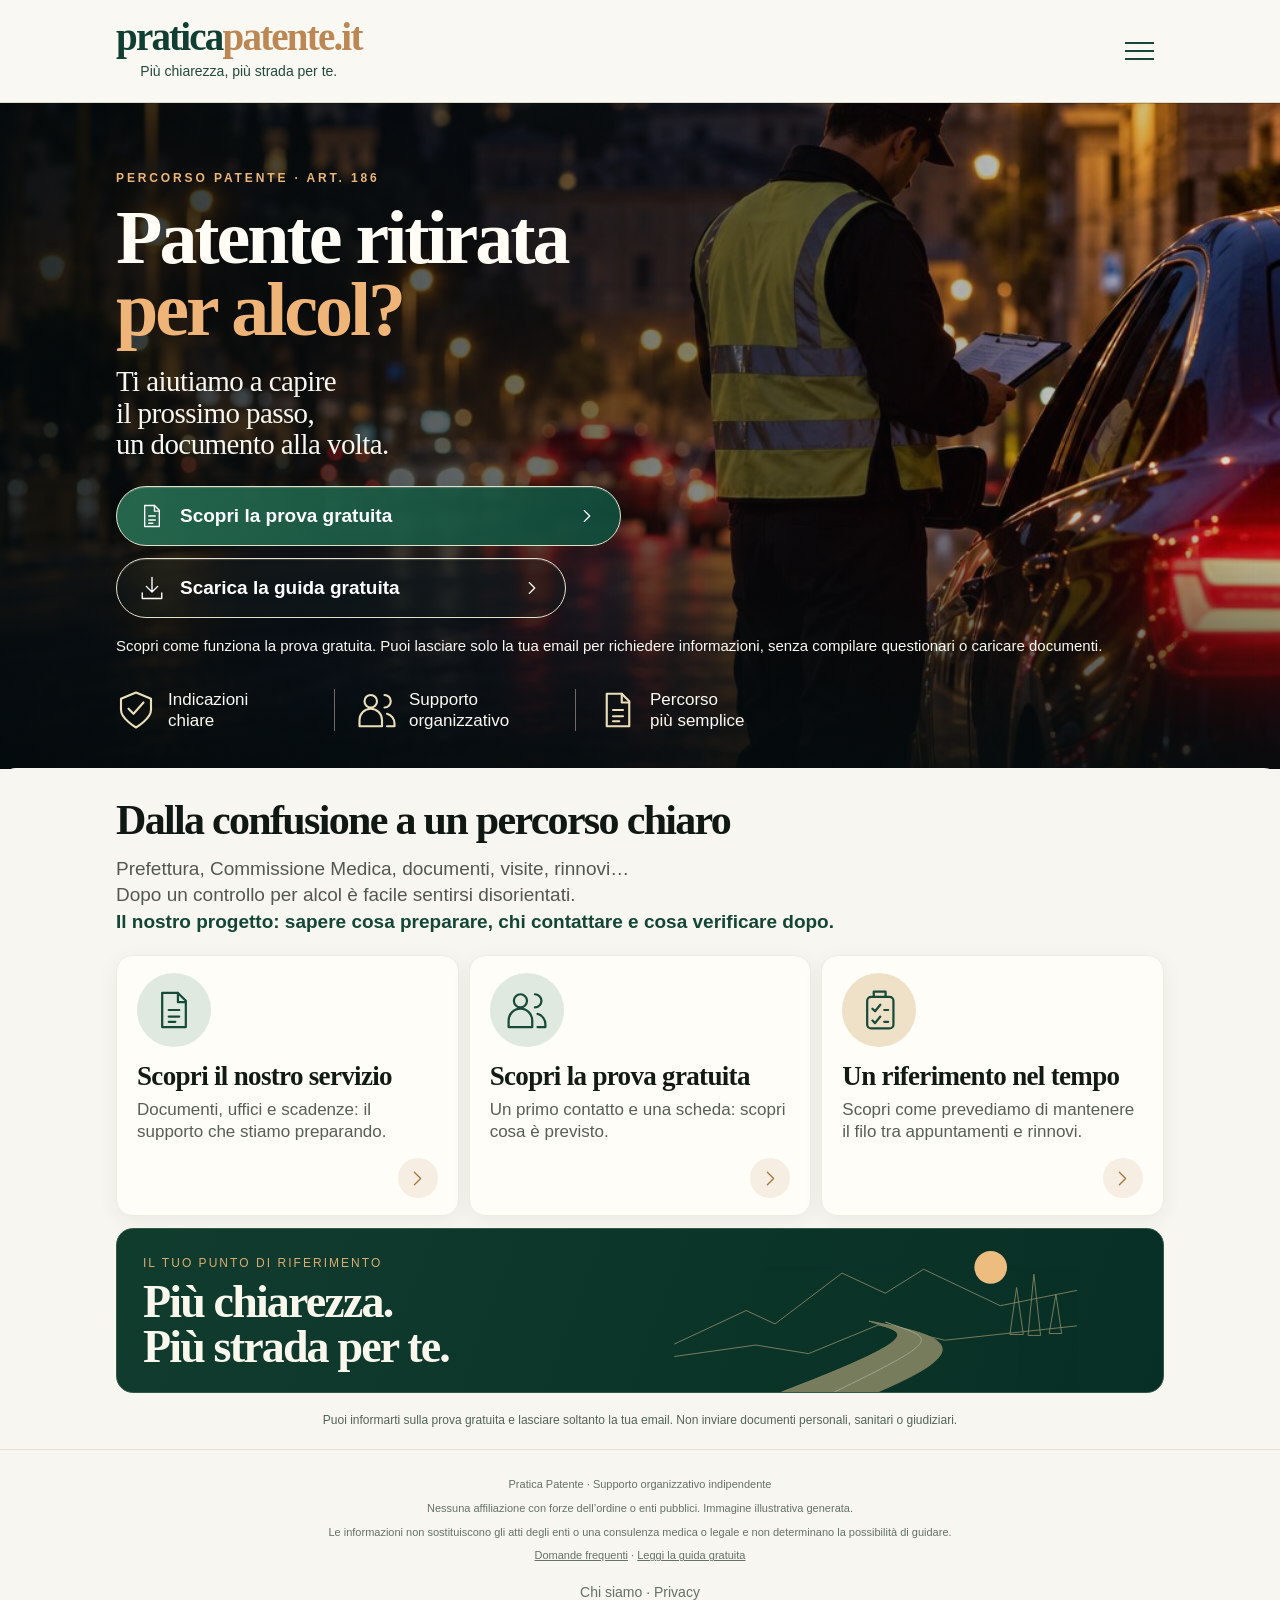
==== index.html @ 634bd4e2 "Importa copia pubblica Pratica Patente per test Render, noindex mantenuto" ====
<!doctype html><html lang="it"><head><meta charset="utf-8"><meta name="viewport" content="width=device-width,initial-scale=1"><meta name="robots" content="noindex,nofollow"><title>Patente ritirata per alcol: guida e orientamento | Pratica Patente</title><link rel="stylesheet" href="/style.css"><link rel="preload" as="image" href="/roadside.jpg"><meta name="description" content="Guida illustrata gratuita e prova gratuita: scopri come ricevere un primo orientamento organizzativo dopo il ritiro della patente per alcol, senza caricare documenti."><link rel="canonical" href="https://praticapatente.it/"><meta property="og:title" content="Patente ritirata per alcol: guida e orientamento | Pratica Patente"><meta property="og:description" content="Guida illustrata gratuita e prova gratuita: scopri come ricevere un primo orientamento organizzativo dopo il ritiro della patente per alcol, senza caricare documenti."><meta property="og:type" content="website"><meta property="og:locale" content="it_IT"><meta name="google-site-verification" content="XU9ufUbQG1TSB7Lq-_E37dgUUFOmxWi3abXZQVtCShA" /></head><body class="pp-home"><header class="pp-header"><div class="pp-head-inner"><a href="/" class="pp-logo" aria-label="Pratica Patente — Home"><strong>pratica<span>patente.it</span></strong><small>Più chiarezza, più strada per te.</small></a><details class="pp-menu"><summary aria-label="Apri menu"><span></span><span></span><span></span></summary><nav aria-label="Menu principale"><a href="/">Home</a><a href='/come-funziona'>Come funziona</a><a href='/guida'>Guida gratuita</a><a class='menu-trial' href='/prova-gratuita'>Scopri la prova gratuita →</a><a href="/chi-siamo">Chi siamo</a><a href="/privacy">Privacy</a></nav></details></div></header><main><section class="pp-hero"><div class="pp-hero-inner"><p class="pp-eyebrow">PERCORSO PATENTE · ART. 186</p><h1>Patente ritirata<br><em>per alcol?</em></h1><p class="pp-intro">Ti aiutiamo a capire<br>il prossimo passo,<br>un documento alla volta.</p><div class="pp-actions"><a class='home-btn primary' href='/prova-gratuita'><svg viewBox="0 0 32 32" fill="none" stroke="currentColor" stroke-width="1.7" stroke-linecap="round" stroke-linejoin="round" aria-hidden="true"><path d="M9 3h10l6 6v20H7V3z"/><path d="M19 3v7h6M12 16h8M12 21h8M12 25h5"/></svg><span>Scopri la prova gratuita</span><svg viewBox="0 0 32 32" fill="none" stroke="currentColor" stroke-width="1.7" stroke-linecap="round" stroke-linejoin="round" aria-hidden="true"><path d="m12 8 8 8-8 8"/></svg></a><a class='home-btn secondary' href='/guida'><svg viewBox="0 0 32 32" fill="none" stroke="currentColor" stroke-width="1.7" stroke-linecap="round" stroke-linejoin="round" aria-hidden="true"><path d="M16 3v18m-7-7 7 7 7-7M4 22v7h24v-7"/></svg><span>Scarica la guida gratuita</span><svg viewBox="0 0 32 32" fill="none" stroke="currentColor" stroke-width="1.7" stroke-linecap="round" stroke-linejoin="round" aria-hidden="true"><path d="m12 8 8 8-8 8"/></svg></a></div><p class="pp-trial-note">Scopri come funziona la prova gratuita. Puoi lasciare solo la tua email per richiedere informazioni, senza compilare questionari o caricare documenti.</p><div class="pp-benefits"><div><svg viewBox="0 0 32 32" fill="none" stroke="currentColor" stroke-width="1.7" stroke-linecap="round" stroke-linejoin="round" aria-hidden="true"><path d="m16 2 12 5v9c0 7-12 14-12 14S4 23 4 16V7z"/><path d="m10 15 4 4 8-9"/></svg><span>Indicazioni<br>chiare</span></div><div><svg viewBox="0 0 32 32" fill="none" stroke="currentColor" stroke-width="1.7" stroke-linecap="round" stroke-linejoin="round" aria-hidden="true"><circle cx="11" cy="9" r="5"/><path d="M2 29v-5a9 9 0 0 1 18 0v5zM22 4a5 5 0 0 1 0 10m2 5a8 8 0 0 1 6 8v2h-6"/></svg><span>Supporto<br>organizzativo</span></div><div><svg viewBox="0 0 32 32" fill="none" stroke="currentColor" stroke-width="1.7" stroke-linecap="round" stroke-linejoin="round" aria-hidden="true"><path d="M9 3h10l6 6v20H7V3z"/><path d="M19 3v7h6M12 16h8M12 21h8M12 25h5"/></svg><span>Percorso<br>più semplice</span></div></div></div></section><section class="pp-path"><div class="pp-content"><h2>Dalla confusione a un percorso chiaro</h2><p class="pp-explain">Prefettura, Commissione Medica, documenti, visite, rinnovi…<br>Dopo un controllo per alcol è facile sentirsi disorientati.<br><strong>Il nostro progetto: sapere cosa preparare, chi contattare e cosa verificare dopo.</strong></p><div class="pp-cards"><a class="pp-card" href="/come-funziona"><span class="pp-card-icon"><svg viewBox="0 0 32 32" fill="none" stroke="currentColor" stroke-width="1.7" stroke-linecap="round" stroke-linejoin="round" aria-hidden="true"><path d="M9 3h10l6 6v20H7V3z"/><path d="M19 3v7h6M12 16h8M12 21h8M12 25h5"/></svg></span><span><h3>Scopri il nostro servizio</h3><p>Documenti, uffici e scadenze: il supporto che stiamo preparando.</p></span><span class="pp-card-arrow"><svg viewBox="0 0 32 32" fill="none" stroke="currentColor" stroke-width="1.7" stroke-linecap="round" stroke-linejoin="round" aria-hidden="true"><path d="m12 8 8 8-8 8"/></svg></span></a><a class='pp-card' href='/prova-gratuita'><span class="pp-card-icon"><svg viewBox="0 0 32 32" fill="none" stroke="currentColor" stroke-width="1.7" stroke-linecap="round" stroke-linejoin="round" aria-hidden="true"><circle cx="11" cy="9" r="5"/><path d="M2 29v-5a9 9 0 0 1 18 0v5zM22 4a5 5 0 0 1 0 10m2 5a8 8 0 0 1 6 8v2h-6"/></svg></span><span><h3>Scopri la prova gratuita</h3><p>Un primo contatto e una scheda: scopri cosa è previsto.</p></span><span class="pp-card-arrow"><svg viewBox="0 0 32 32" fill="none" stroke="currentColor" stroke-width="1.7" stroke-linecap="round" stroke-linejoin="round" aria-hidden="true"><path d="m12 8 8 8-8 8"/></svg></span></a><a class='pp-card' href='/come-funziona'><span class="pp-card-icon"><svg viewBox="0 0 32 32" fill="none" stroke="currentColor" stroke-width="1.7" stroke-linecap="round" stroke-linejoin="round" aria-hidden="true"><rect x="7" y="6" width="20" height="24" rx="3"/><path d="M12 6V2h9v4M11 15l2 2 4-5M11 24l2 2 4-5M20 16h3m-3 9h3"/></svg></span><span><h3>Un riferimento nel tempo</h3><p>Scopri come prevediamo di mantenere il filo tra appuntamenti e rinnovi.</p></span><span class="pp-card-arrow"><svg viewBox="0 0 32 32" fill="none" stroke="currentColor" stroke-width="1.7" stroke-linecap="round" stroke-linejoin="round" aria-hidden="true"><path d="m12 8 8 8-8 8"/></svg></span></a></div><div class="pp-final"><div><p>IL TUO PUNTO DI RIFERIMENTO</p><h2>Più chiarezza.<br>Più strada per te.</h2></div><svg class="road-art" viewBox="0 0 420 170" fill="none" aria-hidden="true"><circle cx="330" cy="40" r="17" fill="#edbd7f"/><g stroke="#c8b382" opacity=".6"><path d="M0 120 75 85 105 99 175 46 220 67 260 42 340 80 420 64M0 133 85 121 140 130 213 100 282 116 420 101"/><path d="M112 170c170-65 120-62 91-74 80 15 118 28 9 74" fill="#c0ae81"/><path d="M167 170c119-58 103-55 53-73" stroke="#fff4cf"/><path d="m350 110 7-49 7 49zm19 1 6-64 7 64zm22-2 7-41 6 41z"/></g></svg></div><p class="pp-status">Puoi informarti sulla prova gratuita e lasciare soltanto la tua email. Non inviare documenti personali, sanitari o giudiziari.</p></div></section></main><footer class="pp-footer"><p>Pratica Patente · Supporto organizzativo indipendente</p><p>Nessuna affiliazione con forze dell’ordine o enti pubblici. Immagine illustrativa generata.</p><p>Le informazioni non sostituiscono gli atti degli enti o una consulenza medica o legale e non determinano la possibilità di guidare.</p><a href='/faq'>Domande frequenti</a> · <a href='/guida'>Leggi la guida gratuita</a><div class="wrap trust-links"><a href="/chi-siamo">Chi siamo</a> · <a href="/privacy">Privacy</a></div></footer></body></html>
---- style.css ----
:root{--g:#173d34;--deep:#0e2b25;--cream:#f7f2e9;--paper:#fffdf8;--bronze:#a7794f;--muted:#607369;--line:#e4ded3}
*{box-sizing:border-box}body{margin:0;background:var(--paper);font:15px/1.7 Inter,-apple-system,BlinkMacSystemFont,"Segoe UI",sans-serif;color:#22362d}a{text-decoration:none;color:inherit}button,select{font:inherit}button{cursor:pointer}h1,h2,h3,.serif{font-family:Georgia,"Times New Roman",serif;font-weight:500;color:var(--g);line-height:1.12;letter-spacing:-.035em}h1{font-size:clamp(44px,5.5vw,79px)}h2{font-size:clamp(34px,4vw,54px)}h3{font-size:26px}h1 em,h2 em{color:var(--bronze);font-weight:400}a:focus-visible,button:focus-visible,input:focus-visible,select:focus-visible{outline:3px solid #bf884f;outline-offset:3px}.wrap{width:min(1190px,calc(100% - 54px));margin:auto}.top{background:var(--deep);color:#f0f5ed;text-align:center;padding:7px 12px;font-size:10px;font-weight:800;letter-spacing:.13em}.head{position:sticky;top:0;z-index:20;background:rgba(255,253,248,.97);border-bottom:1px solid var(--line);backdrop-filter:blur(10px)}.head-row{display:flex;align-items:center;justify-content:space-between;gap:15px;min-height:77px}.brand{display:flex;align-items:center;gap:11px}.brand-icon{height:42px;width:42px;border:1px solid var(--g);border-radius:50%;display:grid;place-items:center;font:26px Georgia,serif}.brand strong{display:block;font:25px Georgia,serif;color:var(--g);line-height:1}.brand small{font-size:8px;letter-spacing:.17em;color:var(--muted);font-weight:800}.desktop-nav{display:flex;align-items:center;gap:20px}.desktop-nav a{font-size:12px;font-weight:750}.desktop-nav a:hover,.mobile-nav a:hover{color:#a06d42}.mobile-nav{display:none}.btn{display:inline-flex;align-items:center;justify-content:center;gap:9px;min-height:48px;padding:13px 23px;border-radius:99px;border:0;background:var(--g);color:white;font-size:13px;font-weight:800;cursor:pointer}.btn:hover{background:#2a574a}.btn.outline{background:transparent;color:var(--g);border:1px solid #9cae9b}.btn.cream{background:var(--cream);color:var(--g)}.btn:disabled{opacity:.4;cursor:not-allowed}.micro{font-size:12px;color:var(--muted)}.kicker{display:block;color:var(--bronze);letter-spacing:.17em;font-size:10px;font-weight:900;text-transform:uppercase}.lead{color:#57695d;line-height:1.85;font-size:18px;max-width:640px}.hero{background:var(--cream);border-bottom:1px solid var(--line)}.hero-inner{display:grid;grid-template-columns:1.08fr .92fr;gap:7%;min-height:610px;align-items:center;padding-top:65px;padding-bottom:65px}.hero h1{margin:21px 0}.actions{display:flex;align-items:center;flex-wrap:wrap;gap:13px}.hero .actions{margin:25px 0}.hero-visual{background:radial-gradient(ellipse at center,#dee8da,transparent 70%);position:relative;min-height:480px;display:grid;place-items:center}.mock{background:white;border:1px solid #e2dacd;border-radius:21px;box-shadow:0 30px 70px #153a2f27;padding:34px;transform:rotate(-2deg);width:min(410px,92%)}.mock-top{display:flex;justify-content:space-between;font-weight:900;font-size:10px;color:#587163;letter-spacing:.08em}.mock .chip{background:#e8f1e4;border-radius:22px;padding:5px 9px;font-size:9px}.mock h3{font-size:31px;margin:28px 0 7px}.mock p{color:var(--muted);font-size:13px}.mock-item{margin-top:11px;background:#f5f2ec;padding:15px;border-radius:11px;font-size:13px;font-weight:750}.mock-item:nth-of-type(2){background:#e7efe5}.mock-item:nth-of-type(3){background:#f6ece2}.mock-item b{display:inline-grid;place-items:center;background:var(--g);color:white;height:25px;width:25px;border-radius:50%;margin-right:10px}.float{position:absolute;background:white;box-shadow:0 15px 30px #102a2725;border-radius:13px;padding:13px 18px;font-size:12px;font-weight:850}.float small{display:block;color:var(--muted);font-weight:400}.float.a{right:0;top:20px}.float.b{left:0;bottom:15px}.benefits{border-bottom:1px solid var(--line)}.benefit-inner{display:grid;grid-template-columns:repeat(3,1fr)}.benefit-inner div{padding:23px;text-align:center;font-weight:800;font-size:13px;border-right:1px solid var(--line)}.benefit-inner div:last-child{border:0}.section{padding:86px 0}.section-head{display:flex;justify-content:space-between;align-items:end;gap:35px;margin-bottom:35px}.section-head p{max-width:390px;color:var(--muted);font-size:14px}.section-head h2{margin:12px 0}.cards{display:grid;grid-template-columns:repeat(3,1fr);gap:17px}.card{background:white;border:1px solid var(--line);border-radius:16px;padding:31px}.card .num{font:28px Georgia,serif;color:var(--bronze)}.card h3{margin:20px 0 8px}.card p{font-size:14px;color:var(--muted)}.dark{background:var(--deep);color:white}.dark h2,.dark h3{color:white}.dark p{color:#c8d9ce}.split{display:grid;grid-template-columns:1fr 1fr;gap:8%;align-items:center}.split h2{margin:14px 0}.dark .step{border-bottom:1px solid #ffffff33;padding:16px 0}.step b{font:28px Georgia,serif;color:#c09a74;margin-right:18px}.banner{background:#e6eee2;padding:45px 0}.banner-inner{display:flex;justify-content:space-between;align-items:center;gap:35px}.banner h2{font-size:clamp(30px,3vw,42px);margin:9px 0}.banner p{font-size:13px;color:var(--muted)}.footer{background:#0c2923;color:#dce8df;padding:38px 0}.foot-inner{display:flex;justify-content:space-between;gap:28px}.footer h3{color:white;margin:0}.footer p{color:#a6c0b2;font-size:11px;max-width:670px}.footer a{font-size:12px;font-weight:750}.subhero{background:var(--cream);padding:62px 0;border-bottom:1px solid var(--line)}.subhero h1{font-size:clamp(43px,5vw,65px);margin:15px 0}.breadcrumb{font-size:11px;color:var(--muted);margin-bottom:29px}.breadcrumb a{font-weight:800}.grid2{display:grid;grid-template-columns:repeat(2,1fr);gap:16px}.box{padding:29px;background:white;border:1px solid var(--line);border-radius:15px}.box h3{margin:12px 0}.box p{font-size:13px;color:var(--muted)}.notice{border-left:3px solid var(--bronze);background:#f4eee5;padding:21px;margin-top:30px;font-size:13px}.download{padding:28px;border:1px solid #d4e1d1;background:#e6efe3;border-radius:15px;display:flex;align-items:center;justify-content:space-between;gap:20px;margin-bottom:29px}.download h3{margin:8px 0}.download p{color:var(--muted);font-size:13px}.sources a{display:block;border:1px solid var(--line);padding:22px;background:white;border-radius:13px}.sources a strong{display:block;font-size:17px;color:var(--g);margin:8px 0}.sources a small{font-size:12px;color:var(--muted)}.faq details{background:white;border:1px solid var(--line);padding:0 23px;border-radius:12px;margin-bottom:12px}.faq summary{cursor:pointer;padding:21px 0;font-weight:800}.faq details p{font-size:13px;color:var(--muted);margin:0 0 21px}.quiz-layout{display:grid;grid-template-columns:.65fr 1.35fr;gap:45px;align-items:start}.quiz-aside{padding:27px;background:#e8eee5;border:1px solid #cddbcf;border-radius:17px}.quiz-aside p,.quiz-aside li{font-size:12px;color:#53705d}.quiz-aside ul{padding-left:20px;line-height:2}.quiz-panel{padding:33px;background:white;box-shadow:0 24px 65px #173e3420;border:1px solid var(--line);border-radius:19px;min-height:430px}.quiz-panel h2{font-size:clamp(29px,3vw,40px);margin:22px 0 12px}.progress-caption{display:flex;justify-content:space-between;font-size:10px;font-weight:900;letter-spacing:.1em;color:#7b7b68}.track{height:6px;margin:12px 0 33px;background:#e5eadf;border-radius:9px;overflow:hidden}.fill{background:var(--bronze);height:100%;transition:.25s}.choices{display:grid;gap:10px;margin:25px 0}.choice{display:flex;gap:14px;align-items:center;border:1px solid #dbe0d6;padding:16px;border-radius:11px;background:#fffdf9;cursor:pointer;min-height:58px;font-size:14px;font-weight:700}.choice:has(input:checked){background:#e7f0e4;border-color:#37795d}.choice input{accent-color:var(--g);height:18px;width:18px}.selector{display:block;width:100%;padding:16px;margin:25px 0;border:1px solid #b7c8b9;border-radius:12px;background:white;color:var(--g)}.quiz-controls{display:flex;align-items:center;justify-content:space-between;margin-top:27px;gap:10px}.plain-button{border:0;background:transparent;color:var(--g);font-size:13px;font-weight:850}.result{padding:24px;border-radius:13px;border:1px solid #d8dfd1;background:#f3f5ef;margin:24px 0}.result p,.result li{font-size:13px;line-height:1.9;color:#476051}.result h3{margin:0 0 12px}ul{padding-left:21px}
@media(max-width:1000px){.desktop-nav{display:none}.mobile-nav{display:flex;overflow-x:auto;gap:8px;padding:10px 20px;background:#f4f1e9;border-top:1px solid var(--line)}.mobile-nav a{white-space:nowrap;font-size:12px;padding:7px 12px;background:#fff;border:1px solid var(--line);border-radius:99px}}
@media(max-width:800px){.hero-inner,.split,.quiz-layout{grid-template-columns:1fr}.hero-visual{max-width:520px;width:100%;margin:auto}.cards{grid-template-columns:1fr}.grid2{grid-template-columns:1fr}.section-head{display:block}.banner-inner,.download,.foot-inner{flex-direction:column;align-items:start}.section{padding:65px 0}}
@media(max-width:550px){.wrap{width:calc(100% - 36px)}.head-row{min-height:68px}.brand-icon{height:37px;width:37px;font-size:23px}.brand strong{font-size:20px}.brand small{font-size:7px}.head-row>.btn{padding:10px 12px;min-height:39px;font-size:10px}.top{font-size:8px}.hero-inner{padding:46px 0}.hero h1{font-size:48px}.lead{font-size:15px}.hero .actions .btn,.download .btn{width:100%}.hero-visual{min-height:398px}.mock{padding:24px;width:92%}.mock h3{font-size:25px}.float{font-size:10px;padding:10px;max-width:145px}.float.a{top:7px}.float.b{bottom:5px}.benefit-inner{grid-template-columns:1fr}.benefit-inner div{border-right:0;border-bottom:1px solid var(--line);padding:14px}.quiz-panel{padding:22px 18px}.quiz-aside{padding:22px}.subhero{padding:40px 0}.subhero h1{font-size:43px}}
@media print{.head,.top,.footer,.quiz-controls,.btn,.quiz-aside{display:none!important}.quiz-layout{display:block}.quiz-panel{border:0;box-shadow:none}}

/* P186 — reference visual redesign */
.pp-header{background:#faf8f2;position:relative;z-index:30;border-bottom:1px solid #ddd9cd}
.pp-head-inner{max-width:1100px;margin:auto;padding:18px 26px;display:flex;align-items:center;justify-content:space-between;gap:12px}
.pp-logo strong{display:block;font:bold 39px/.95 Georgia,serif;letter-spacing:-1.8px;color:#103e32}.pp-logo strong span{color:#bc8752}.pp-logo small{display:block;font-size:14px;color:#214a3d;text-align:center;margin-top:5px}
.pp-menu{position:relative}.pp-menu summary{width:44px;height:44px;padding:10px 5px;display:flex;flex-direction:column;justify-content:space-around;cursor:pointer;list-style:none}.pp-menu summary::-webkit-details-marker{display:none}.pp-menu summary span{height:2px;background:#174539;width:29px}.pp-menu nav{position:absolute;right:0;top:54px;background:#faf8f2;min-width:245px;padding:10px;border:1px solid #e1d9ca;box-shadow:0 14px 35px #0003;border-radius:12px}.pp-menu nav a{display:block;padding:13px 14px;border-radius:7px;font-size:15px}.pp-menu nav a:hover{background:#e8eee5}
.pp-home{background:#f7f5ef;color:#16251e}.pp-hero{background-image:linear-gradient(90deg,rgba(3,10,12,.87) 0%,rgba(4,11,14,.55) 48%,rgba(4,11,14,.08) 100%),linear-gradient(0deg,rgba(5,12,13,.9),transparent 40%),url('/roadside.jpg');background-size:cover;background-position:center 52%;color:#faf9f2}
.pp-hero-inner{max-width:1100px;margin:auto;padding:52px 26px 30px}.pp-eyebrow{font-size:12px;font-weight:750;letter-spacing:.24em;color:#ecb579;margin:0 0 13px}.pp-hero h1{font:bold clamp(46px,6.2vw,76px)/.95 Georgia,serif;color:#fffdf5;letter-spacing:-.04em;margin:0 0 20px}.pp-hero h1 em{font-style:normal;font-weight:inherit;color:#efb477}.pp-intro{font:29px/1.1 Georgia,serif;letter-spacing:-.02em;margin:0 0 25px;color:#f7f6f0}.pp-actions{display:grid;gap:12px;max-width:505px}.home-btn{display:flex;align-items:center;gap:15px;min-height:60px;padding:12px 22px;border-radius:99px;border:1px solid #e3e0c9;color:white;font-size:19px;font-weight:600;line-height:1.25;box-shadow:inset 0 1px 1px #ffffff35,0 4px 15px #0002}.home-btn svg{width:26px;height:26px;flex:none}.home-btn svg:last-child{margin-left:auto;width:22px}.home-btn.primary{background:linear-gradient(110deg,#266c51ef,#104b3aef)}.home-btn.secondary{background:#111a1970;max-width:450px}.home-btn:hover{filter:brightness(1.14)}.pp-benefits{display:flex;max-width:680px;gap:20px;margin-top:30px}.pp-benefits>div{display:flex;align-items:center;gap:12px;flex:1;line-height:1.25;font-size:17px}.pp-benefits>div+div{border-left:1px solid #c7baa68a;padding-left:22px}.pp-benefits svg{width:40px;height:40px;flex:none;color:#ebdfb9}
.pp-path{position:relative;border-radius:16px 16px 0 0;background:#f8f6f0;margin-top:-1px}.pp-content{max-width:1100px;margin:auto;padding:30px 26px 12px}.pp-path h2{font:bold 38px/1.08 Georgia,serif;letter-spacing:-.04em;color:#101814;margin:0 0 12px}.pp-explain{font-size:19px;line-height:1.4;color:#525850;margin:0 0 20px}.pp-explain strong{color:#134636}.pp-cards{display:grid;gap:10px}.pp-card{display:grid;grid-template-columns:78px 1fr 42px;align-items:center;gap:20px;background:#fffdf8;border:1px solid #eeebe2;border-radius:16px;padding:17px 20px;box-shadow:0 5px 20px #132d2410}.pp-card-icon{height:74px;width:74px;border-radius:50%;background:#e0e9df;display:grid;place-items:center;color:#164a39}.pp-card-icon svg{width:42px;height:42px}.pp-card:last-child .pp-card-icon{background:#efe1c7}.pp-card h3{font:bold 27px/1.1 Georgia,serif;color:#111b14;margin:0 0 7px;letter-spacing:-.025em}.pp-card p{font-size:17px;line-height:1.3;color:#565e56;margin:0}.pp-card-arrow{height:40px;width:40px;display:grid;place-items:center;border-radius:50%;background:#f6eee2;color:#ad7641}.pp-card-arrow svg{width:25px;height:25px}.pp-card:hover{border-color:#b4cabb;transform:translateY(-1px)}
.pp-final{position:relative;overflow:hidden;display:flex;align-items:center;background:linear-gradient(110deg,#103c2e,#082f25);border:1px solid #365849;border-radius:17px;padding:22px 26px;margin-top:12px;min-height:165px}.pp-final>div{position:relative;z-index:1}.pp-final p{color:#dbab72;letter-spacing:.17em;font-size:12px;margin:0 0 6px}.pp-final h2{color:#faf8ed;font-size:40px;line-height:.98;margin:0}.road-art{position:absolute;right:0;bottom:0;width:55%;height:100%}.pp-status{font-size:12px;line-height:1.5;color:#526356;text-align:center;margin:18px auto 8px;max-width:650px}.pp-footer{padding:20px 26px;background:#f8f6f0;border-top:1px solid #e4dfd2;text-align:center;color:#647166;font-size:11px}.pp-footer p{max-width:700px;margin:5px auto}.pp-footer a{text-decoration:underline}
@media(min-width:800px){.pp-cards{grid-template-columns:repeat(3,1fr)}.pp-card{grid-template-columns:1fr;align-content:start;gap:15px}.pp-card-arrow{justify-self:end}.pp-hero{background-size:cover,cover,100% auto;background-position:center,center,right 48%}.pp-hero-inner{padding-top:65px;padding-bottom:38px}.pp-path h2{font-size:42px}.pp-final h2{font-size:46px}}
@media(max-width:550px){.pp-head-inner{padding:15px 18px}.pp-logo strong{font-size:30px;letter-spacing:-1.5px}.pp-logo small{font-size:11px;margin-top:4px}.pp-menu summary{width:34px;height:38px}.pp-hero-inner{padding:25px 20px 22px}.pp-hero{background-position:61% center}.pp-eyebrow{font-size:9px;margin-bottom:12px;letter-spacing:.23em}.pp-hero h1{font-size:clamp(39px,11vw,58px);margin-bottom:16px}.pp-intro{font-size:clamp(21px,5.4vw,29px);margin-bottom:18px}.home-btn{font-size:15px;gap:10px;min-height:49px;padding:10px 15px}.home-btn svg{width:23px;height:23px}.home-btn svg:last-child{width:18px}.home-btn.secondary{max-width:92%}.pp-actions{gap:10px}.pp-benefits{gap:10px;margin-top:23px}.pp-benefits>div{font-size:11px;gap:7px}.pp-benefits>div+div{padding-left:10px}.pp-benefits svg{width:28px;height:28px}.pp-content{padding:23px 15px 10px}.pp-path h2{font-size:clamp(25px,6.4vw,34px);margin-bottom:10px}.pp-explain{font-size:14px;margin-bottom:15px}.pp-card{grid-template-columns:50px 1fr 29px;gap:12px;padding:13px 12px;border-radius:13px}.pp-card-icon{width:50px;height:50px}.pp-card-icon svg{width:31px;height:31px}.pp-card h3{font-size:20px;margin-bottom:5px}.pp-card p{font-size:13px}.pp-card-arrow{width:29px;height:29px}.pp-card-arrow svg{width:20px;height:20px}.pp-final{padding:16px 15px;min-height:118px}.pp-final p{font-size:8px;letter-spacing:.13em}.pp-final h2{font-size:29px}.road-art{width:58%;opacity:.8}}
@media(prefers-reduced-motion:reduce){*{scroll-behavior:auto!important;transition:none!important}}


/* Internal pages — homepage typography and palette */
.pp-internal{--g:#123e30;--bronze:#af7d48;--paper:#f9f7f0;background:var(--paper);color:#263e32}
.pp-internal .wrap{max-width:1060px;width:calc(100% - 44px)}
.pp-internal .subhero{background:radial-gradient(ellipse at 80% 40%,#edead938,transparent 65%),#f9f7f0;padding:22px 0 30px;border:0}
.pp-internal .breadcrumb{margin-bottom:28px;color:#738076;font-size:13px}.pp-internal .breadcrumb a{color:#174334;font-weight:650}
.pp-internal .kicker{color:#ac7b48;letter-spacing:.21em;font-weight:750;font-size:10px}
.pp-internal .subhero h1{font:bold clamp(43px,5.7vw,69px)/1.01 Georgia,serif;letter-spacing:-.045em;margin:12px 0 20px;color:#103d30}
.pp-internal .subhero h1 em{font-weight:400;font-style:italic;color:#ac7c49}
.pp-internal .subhero .lead{max-width:710px;color:#69766b;font-size:19px;line-height:1.5;margin:0}
.pp-internal .section{padding:0 0 50px}
.pp-internal .quiz-layout{gap:22px;grid-template-columns:.8fr 1.2fr}
.pp-internal .quiz-aside{background:linear-gradient(135deg,#e6ede1,#eff0e7);border:1px solid #d3dece;padding:28px;border-radius:19px}
.pp-internal .quiz-aside h3{font:bold 32px/1.06 Georgia,serif;letter-spacing:-.03em;margin:13px 0 16px}.pp-internal .quiz-aside h3 em{font-style:italic;font-weight:400;color:#9b754a}
.pp-internal .quiz-aside p{font-size:14px;line-height:1.5;margin-bottom:22px}
.intro-benefits{display:grid;gap:20px}.intro-benefits>div{display:flex;gap:14px;align-items:center}.intro-benefits svg{flex:none;width:43px;height:43px;padding:8px;color:#194b37;background:#d8e3d3;border-radius:50%}.intro-benefits strong{display:block;font-size:14px;color:#173d2e}.intro-benefits small{display:block;color:#697b6b;font-size:12px;line-height:1.45;margin-top:3px}
.pp-internal .quiz-panel{background:#fffdf8;border:1px solid #ece7db;border-radius:20px;box-shadow:0 10px 35px #2445360c;padding:29px}
.pp-internal .quiz-panel h2{font:bold 32px/1.09 Georgia,serif;letter-spacing:-.03em;color:#123e30;margin-top:23px}.pp-internal .progress-caption{color:#9b7749;font-size:9px;letter-spacing:.14em;gap:10px}
.pp-internal .track{background:#e5e5db;height:6px;margin:13px 0 22px}.pp-internal .fill{background:linear-gradient(90deg,#123e30,#508164);border-radius:9px}
.pp-internal .choice{padding:16px;min-height:60px;background:#fffdf8;border:1px solid #dcded2;border-radius:14px;font-size:15px;font-weight:500;gap:13px}
.pp-internal .choice:has(input:checked){background:#e7eee2;border-color:#2b664b;box-shadow:0 0 0 1px #2b664b}.pp-internal .choice input{width:21px;height:21px;flex:none}
.pp-internal .micro{color:#748071;font-size:12px}
.pp-internal .btn{background:linear-gradient(115deg,#216148,#103f30);color:#fffdf4;border:1px solid #537e61;border-radius:99px;padding:15px 23px;font-size:14px;font-weight:650;min-height:52px;box-shadow:inset 0 1px 1px #ffffff35,0 4px 12px #163c2912;line-height:1.3}
.pp-internal .btn:disabled{opacity:.45;cursor:not-allowed}
.pp-internal .btn.outline{background:transparent;color:#214a36;border-color:#a9b6a2;box-shadow:none}
.pp-internal .quiz-controls{gap:16px;flex-wrap:wrap}.pp-internal .quiz-controls>.btn{flex:1;max-width:300px}.pp-internal .plain-button{font-size:13px;text-decoration:underline;text-underline-offset:3px}
.pp-internal .selector{font-size:16px;background:#fffdf8}.pp-internal .result{background:#f1f3e9}
.pp-internal .footer{background:#113d2e;color:#eceddf;padding:28px 0}.pp-internal .footer h3{color:#f4ead9;font:bold 27px Georgia,serif}.pp-internal .footer p{color:#c6d2bf}
.guide-resource{display:grid;grid-template-columns:1.2fr .8fr;align-items:center;gap:25px;background:linear-gradient(120deg,#eef1e8,#f4f3e9);border:1px solid #dce1d3;border-radius:21px;padding:30px}
.guide-resource-copy h2{font:bold 35px/1.07 Georgia,serif;letter-spacing:-.035em;margin:12px 0 14px}.guide-resource-copy>p{color:#697467;font-size:16px;line-height:1.5}.guide-resource .resource-meta{font-size:12px;color:#52705b}
.resource-icon{float:left;margin-right:14px;background:#dce6d5;border-radius:50%;width:51px;height:51px;display:grid;place-items:center;color:#194f38}.resource-icon svg{width:31px;height:31px}
.guide-resource .btn{display:block;text-align:center;margin-top:20px;clear:both}
.guide-preview{display:flex;justify-content:space-between;align-items:center;border:1px solid #9faa95;border-radius:99px;padding:12px 22px;margin-top:10px;color:#234634;font-size:14px;font-weight:600}
.guide-cover{position:relative;justify-self:center;overflow:hidden;width:min(235px,100%);aspect-ratio:.68;background:#faf5e8;padding:25px 18px 0;transform:rotate(6deg);box-shadow:9px 13px 23px #19372626,7px 0 0 #fdfaf2;border:1px solid #e5e1d5}
.guide-cover>small{font:bold 15px Georgia,serif;letter-spacing:-.7px}.guide-cover small span{color:#aa7c4e}.guide-cover i{display:block;width:22px;height:1px;background:#3f6650;margin:20px 0 12px}.guide-cover strong{font:bold 24px/1.1 Georgia,serif;letter-spacing:-.6px}.guide-cover p{font:14px/1.3 Georgia,serif}.guide-cover svg{position:absolute;bottom:0;left:0;width:100%;height:auto}
.guide-contents{margin-top:37px}.guide-contents h2,.guide-sources h2{font:bold 32px/1.1 Georgia,serif;letter-spacing:-.03em;margin:8px 0 20px}.guide-grid{display:grid;grid-template-columns:1fr 1fr;gap:12px}
.guide-feature{display:flex;align-items:start;gap:13px;padding:22px 18px;background:#fffdf8;border:1px solid #eae7dc;border-radius:15px;box-shadow:0 4px 15px #253c2805}.feature-icon{flex:none;display:grid;place-items:center;width:44px;height:44px;border-radius:50%;background:#e2e9db;color:#1a4b36}.feature-icon svg{width:27px;height:27px}.guide-feature h3{font:bold 23px/1.08 Georgia,serif;letter-spacing:-.025em;margin:0 0 8px}.guide-feature p{font-size:14px;color:#728071;line-height:1.45;margin:0}
.guide-note{display:flex;align-items:center;gap:13px;background:#e9ede1;border:1px solid #dfe3d7;border-radius:14px;padding:16px 18px;margin-top:25px;color:#546653}.guide-note svg{width:26px;height:26px;flex:none}.guide-note p{font-size:12px;line-height:1.5;margin:0}
.guide-sources{margin-top:30px}.pp-internal .sources a{border-radius:12px;background:#fffdf8;padding:17px;border-color:#e5e3d7}.pp-internal .sources .kicker{font-size:8px}.pp-internal .sources a strong{font-size:15px}
@media(max-width:800px){.pp-internal .quiz-layout{grid-template-columns:1fr}.pp-internal .quiz-aside{padding:24px}.pp-internal .quiz-panel{padding:25px}.pp-internal .subhero{padding-bottom:25px}}
@media(max-width:550px){.pp-internal .wrap{width:calc(100% - 36px)}.pp-internal .subhero{padding-top:18px}.pp-internal .breadcrumb{font-size:12px;margin-bottom:23px}.pp-internal .subhero h1{font-size:clamp(38px,10.8vw,55px);margin:12px 0 17px}.pp-internal .subhero .lead{font-size:16px;line-height:1.45}.pp-internal .quiz-aside h3{font-size:29px}.pp-internal .quiz-panel h2{font-size:28px}.pp-internal .quiz-panel{padding:23px 18px}.pp-internal .quiz-controls>.btn{max-width:none}.pp-internal .choice{min-height:61px;font-size:14px;padding:14px}.guide-resource{padding:20px 17px;gap:20px;grid-template-columns:1fr}.guide-resource-copy h2{font-size:29px}.guide-resource-copy>p{font-size:15px}.guide-cover{width:153px;aspect-ratio:.72;justify-self:center;margin:6px 0 12px;padding:17px 12px 0;transform:rotate(5deg)}.guide-cover strong{font-size:18px}.guide-cover>small{font-size:11px}.guide-cover p{font-size:11px}.guide-cover i{margin:13px 0 10px}.guide-grid{gap:10px}.guide-feature{display:block;padding:16px 13px}.guide-feature .feature-icon{margin-bottom:12px;width:39px;height:39px}.guide-feature h3{font-size:21px}.guide-feature p{font-size:13px}.guide-contents h2,.guide-sources h2{font-size:30px}.pp-internal .sources{grid-template-columns:1fr}.guide-note{padding:14px}.guide-contents{margin-top:29px}}
@media(max-width:350px){.guide-grid{grid-template-columns:1fr}.pp-internal .quiz-controls>.btn{width:100%;flex:auto}}

/* Questionnaire: immediate, centered mobile flow */
body[data-page="questionario"] .quiz-heading{padding:14px 0 16px}
body[data-page="questionario"] .quiz-heading .wrap{max-width:620px}
body[data-page="questionario"] .quiz-heading .breadcrumb{margin:0 0 14px;font-size:11px}
body[data-page="questionario"] .quiz-heading h1{font:bold 40px/1.05 Georgia,serif;letter-spacing:-.04em;margin:0 0 7px;color:#123e30}
body[data-page="questionario"] .quiz-heading h1 em{font-weight:400;color:#ac7c49}
body[data-page="questionario"] .quiz-heading p{color:#6a766b;font-size:14px;line-height:1.4;margin:0}
body[data-page="questionario"] .quiz-layout{display:block;max-width:620px}
body[data-page="questionario"] .quiz-panel{min-height:0;padding:23px 24px}
body[data-page="questionario"] .quiz-panel h2{font-size:29px;line-height:1.1;margin:17px 0 9px}
body[data-page="questionario"] .track{margin:10px 0 16px;height:5px}
body[data-page="questionario"] .choices{gap:8px;margin:17px 0}
body[data-page="questionario"] .choice{min-height:48px;padding:11px 13px;font-size:14px}
body[data-page="questionario"] .quiz-controls{margin-top:17px}
body[data-page="questionario"] .quiz-controls .btn{min-height:47px;padding:12px 20px}
.quiz-reassurance{margin:16px 18px 5px;text-align:center;color:#42634e;font-size:11px;line-height:1.5}
.quiz-disclaimer{margin:0 20px;text-align:center;color:#748070;font-size:10px;line-height:1.5}
body[data-page="questionario"] .quiz-focus{padding-bottom:26px}
@media(max-width:550px){
body[data-page="questionario"] .pp-head-inner{padding:12px 18px}
body[data-page="questionario"] .pp-logo strong{font-size:28px}
body[data-page="questionario"] .pp-logo small{font-size:10px}
body[data-page="questionario"] .quiz-heading{padding:12px 0 14px}
body[data-page="questionario"] .quiz-heading .breadcrumb{margin-bottom:11px}
body[data-page="questionario"] .quiz-heading h1{font-size:34px}
body[data-page="questionario"] .quiz-heading p{font-size:13px}
body[data-page="questionario"] .quiz-panel{padding:20px 17px}
body[data-page="questionario"] .quiz-panel h2{font-size:27px}
body[data-page="questionario"] .progress-caption{font-size:8px;letter-spacing:.1em}
body[data-page="questionario"] .quiz-panel>.micro{margin:8px 0;font-size:11px}
body[data-page="questionario"] .choice{min-height:47px}
body[data-page="questionario"] .footer h3{display:none}
}
/* Guidance content and continuity */
.support-card{margin:25px 0;padding:26px;border-radius:18px;background:linear-gradient(120deg,#e3ecdf,#f0f0e4);border:1px solid #cddac6}.support-card h2,.support-card h3{font:bold 30px/1.1 Georgia,serif;letter-spacing:-.03em;margin:12px 0;color:#123f30}.support-card em{font-weight:400;color:#a77b4b}.support-card p{font-size:15px;line-height:1.65;color:#536651}.support-card .btn{margin-top:10px}.result-source{display:block;padding:12px 14px;margin:8px 0;border:1px solid #dce2d4;border-radius:10px;background:#fffdf7;font-size:13px;color:#244d38;text-decoration:underline;text-underline-offset:3px}.answer-summary{padding:16px 0;margin:15px 0;font-size:13px;color:#5d715e}.answer-summary summary,.guide-feature summary{cursor:pointer;font-weight:600}.answer-summary li{margin:8px 0}.guide-feature details{margin-top:13px;font-size:13px;line-height:1.6;color:#516651}.guide-feature li{margin:8px 0}.guide-feature details summary{color:#8b663f}.guide-section .guide-cover{background:linear-gradient(165deg,#fcf7e9 65%,#c0cfb6 66%,#8daa91 85%,#496b51);min-height:210px}.guide-section .guide-cover strong{font-size:26px}
@media(max-width:550px){.support-card{padding:20px 17px}.support-card h2,.support-card h3{font-size:27px}.support-card p{font-size:14px}.guide-section .guide-cover strong{font-size:20px}.guide-section .guide-grid{grid-template-columns:1fr}.guide-section .guide-feature{padding:21px}.guide-section .guide-feature h3{font-size:25px}.guide-section .guide-feature p{font-size:14px;line-height:1.55}}

.trust-links{padding-top:16px;font-size:14px}.trust-links a{text-decoration:underline;text-underline-offset:3px}
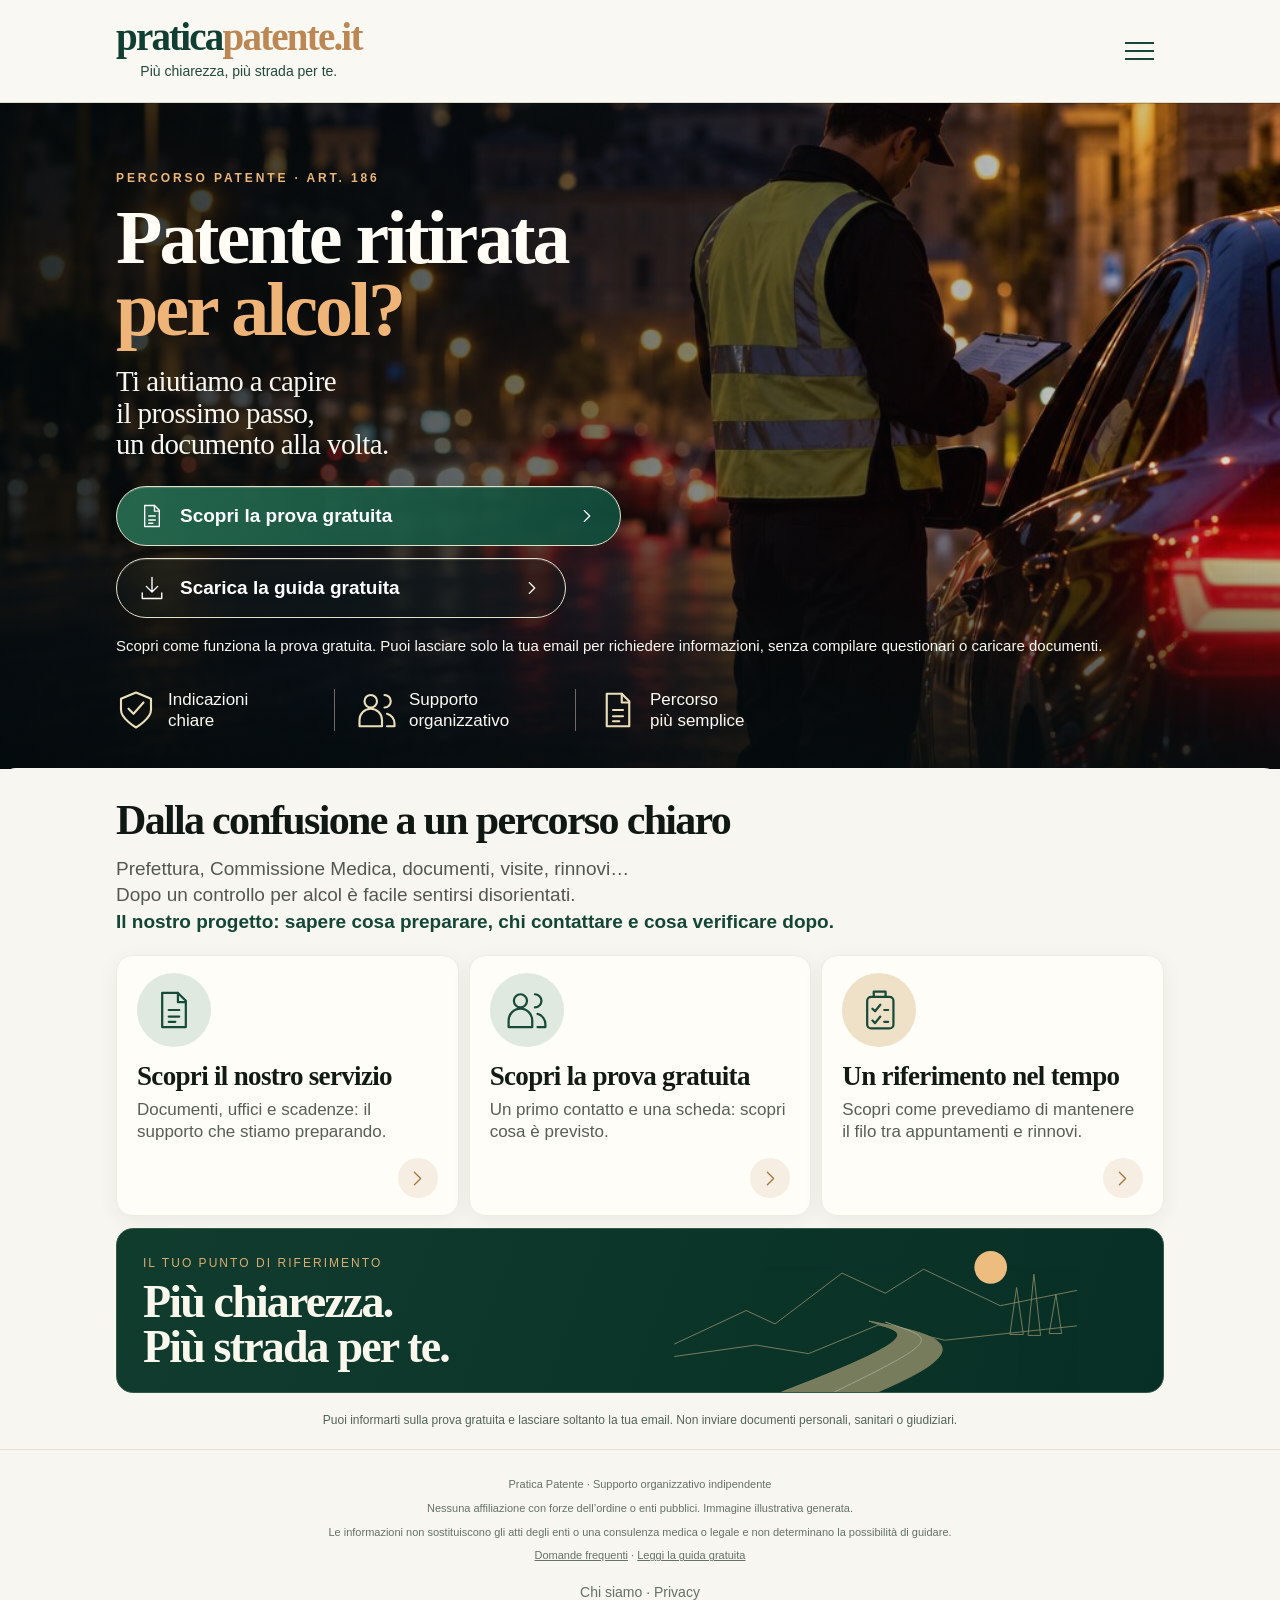
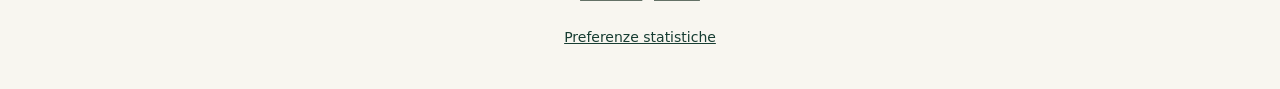
==== commit 85a22992: "Aggiungi statistiche Umami UE solo su consenso con payload limitati e informativa aggiornata" ====
--- a/index.html
+++ b/index.html
@@ -1 +1 @@
-<!doctype html><html lang="it"><head><meta charset="utf-8"><meta name="viewport" content="width=device-width,initial-scale=1"><meta name="robots" content="noindex,nofollow"><title>Patente ritirata per alcol: guida e orientamento | Pratica Patente</title><link rel="stylesheet" href="/style.css"><link rel="preload" as="image" href="/roadside.jpg"><meta name="description" content="Guida illustrata gratuita e prova gratuita: scopri come ricevere un primo orientamento organizzativo dopo il ritiro della patente per alcol, senza caricare documenti."><link rel="canonical" href="https://praticapatente.it/"><meta property="og:title" content="Patente ritirata per alcol: guida e orientamento | Pratica Patente"><meta property="og:description" content="Guida illustrata gratuita e prova gratuita: scopri come ricevere un primo orientamento organizzativo dopo il ritiro della patente per alcol, senza caricare documenti."><meta property="og:type" content="website"><meta property="og:locale" content="it_IT"><meta name="google-site-verification" content="XU9ufUbQG1TSB7Lq-_E37dgUUFOmxWi3abXZQVtCShA" /></head><body class="pp-home"><header class="pp-header"><div class="pp-head-inner"><a href="/" class="pp-logo" aria-label="Pratica Patente — Home"><strong>pratica<span>patente.it</span></strong><small>Più chiarezza, più strada per te.</small></a><details class="pp-menu"><summary aria-label="Apri menu"><span></span><span></span><span></span></summary><nav aria-label="Menu principale"><a href="/">Home</a><a href='/come-funziona'>Come funziona</a><a href='/guida'>Guida gratuita</a><a class='menu-trial' href='/prova-gratuita'>Scopri la prova gratuita →</a><a href="/chi-siamo">Chi siamo</a><a href="/privacy">Privacy</a></nav></details></div></header><main><section class="pp-hero"><div class="pp-hero-inner"><p class="pp-eyebrow">PERCORSO PATENTE · ART. 186</p><h1>Patente ritirata<br><em>per alcol?</em></h1><p class="pp-intro">Ti aiutiamo a capire<br>il prossimo passo,<br>un documento alla volta.</p><div class="pp-actions"><a class='home-btn primary' href='/prova-gratuita'><svg viewBox="0 0 32 32" fill="none" stroke="currentColor" stroke-width="1.7" stroke-linecap="round" stroke-linejoin="round" aria-hidden="true"><path d="M9 3h10l6 6v20H7V3z"/><path d="M19 3v7h6M12 16h8M12 21h8M12 25h5"/></svg><span>Scopri la prova gratuita</span><svg viewBox="0 0 32 32" fill="none" stroke="currentColor" stroke-width="1.7" stroke-linecap="round" stroke-linejoin="round" aria-hidden="true"><path d="m12 8 8 8-8 8"/></svg></a><a class='home-btn secondary' href='/guida'><svg viewBox="0 0 32 32" fill="none" stroke="currentColor" stroke-width="1.7" stroke-linecap="round" stroke-linejoin="round" aria-hidden="true"><path d="M16 3v18m-7-7 7 7 7-7M4 22v7h24v-7"/></svg><span>Scarica la guida gratuita</span><svg viewBox="0 0 32 32" fill="none" stroke="currentColor" stroke-width="1.7" stroke-linecap="round" stroke-linejoin="round" aria-hidden="true"><path d="m12 8 8 8-8 8"/></svg></a></div><p class="pp-trial-note">Scopri come funziona la prova gratuita. Puoi lasciare solo la tua email per richiedere informazioni, senza compilare questionari o caricare documenti.</p><div class="pp-benefits"><div><svg viewBox="0 0 32 32" fill="none" stroke="currentColor" stroke-width="1.7" stroke-linecap="round" stroke-linejoin="round" aria-hidden="true"><path d="m16 2 12 5v9c0 7-12 14-12 14S4 23 4 16V7z"/><path d="m10 15 4 4 8-9"/></svg><span>Indicazioni<br>chiare</span></div><div><svg viewBox="0 0 32 32" fill="none" stroke="currentColor" stroke-width="1.7" stroke-linecap="round" stroke-linejoin="round" aria-hidden="true"><circle cx="11" cy="9" r="5"/><path d="M2 29v-5a9 9 0 0 1 18 0v5zM22 4a5 5 0 0 1 0 10m2 5a8 8 0 0 1 6 8v2h-6"/></svg><span>Supporto<br>organizzativo</span></div><div><svg viewBox="0 0 32 32" fill="none" stroke="currentColor" stroke-width="1.7" stroke-linecap="round" stroke-linejoin="round" aria-hidden="true"><path d="M9 3h10l6 6v20H7V3z"/><path d="M19 3v7h6M12 16h8M12 21h8M12 25h5"/></svg><span>Percorso<br>più semplice</span></div></div></div></section><section class="pp-path"><div class="pp-content"><h2>Dalla confusione a un percorso chiaro</h2><p class="pp-explain">Prefettura, Commissione Medica, documenti, visite, rinnovi…<br>Dopo un controllo per alcol è facile sentirsi disorientati.<br><strong>Il nostro progetto: sapere cosa preparare, chi contattare e cosa verificare dopo.</strong></p><div class="pp-cards"><a class="pp-card" href="/come-funziona"><span class="pp-card-icon"><svg viewBox="0 0 32 32" fill="none" stroke="currentColor" stroke-width="1.7" stroke-linecap="round" stroke-linejoin="round" aria-hidden="true"><path d="M9 3h10l6 6v20H7V3z"/><path d="M19 3v7h6M12 16h8M12 21h8M12 25h5"/></svg></span><span><h3>Scopri il nostro servizio</h3><p>Documenti, uffici e scadenze: il supporto che stiamo preparando.</p></span><span class="pp-card-arrow"><svg viewBox="0 0 32 32" fill="none" stroke="currentColor" stroke-width="1.7" stroke-linecap="round" stroke-linejoin="round" aria-hidden="true"><path d="m12 8 8 8-8 8"/></svg></span></a><a class='pp-card' href='/prova-gratuita'><span class="pp-card-icon"><svg viewBox="0 0 32 32" fill="none" stroke="currentColor" stroke-width="1.7" stroke-linecap="round" stroke-linejoin="round" aria-hidden="true"><circle cx="11" cy="9" r="5"/><path d="M2 29v-5a9 9 0 0 1 18 0v5zM22 4a5 5 0 0 1 0 10m2 5a8 8 0 0 1 6 8v2h-6"/></svg></span><span><h3>Scopri la prova gratuita</h3><p>Un primo contatto e una scheda: scopri cosa è previsto.</p></span><span class="pp-card-arrow"><svg viewBox="0 0 32 32" fill="none" stroke="currentColor" stroke-width="1.7" stroke-linecap="round" stroke-linejoin="round" aria-hidden="true"><path d="m12 8 8 8-8 8"/></svg></span></a><a class='pp-card' href='/come-funziona'><span class="pp-card-icon"><svg viewBox="0 0 32 32" fill="none" stroke="currentColor" stroke-width="1.7" stroke-linecap="round" stroke-linejoin="round" aria-hidden="true"><rect x="7" y="6" width="20" height="24" rx="3"/><path d="M12 6V2h9v4M11 15l2 2 4-5M11 24l2 2 4-5M20 16h3m-3 9h3"/></svg></span><span><h3>Un riferimento nel tempo</h3><p>Scopri come prevediamo di mantenere il filo tra appuntamenti e rinnovi.</p></span><span class="pp-card-arrow"><svg viewBox="0 0 32 32" fill="none" stroke="currentColor" stroke-width="1.7" stroke-linecap="round" stroke-linejoin="round" aria-hidden="true"><path d="m12 8 8 8-8 8"/></svg></span></a></div><div class="pp-final"><div><p>IL TUO PUNTO DI RIFERIMENTO</p><h2>Più chiarezza.<br>Più strada per te.</h2></div><svg class="road-art" viewBox="0 0 420 170" fill="none" aria-hidden="true"><circle cx="330" cy="40" r="17" fill="#edbd7f"/><g stroke="#c8b382" opacity=".6"><path d="M0 120 75 85 105 99 175 46 220 67 260 42 340 80 420 64M0 133 85 121 140 130 213 100 282 116 420 101"/><path d="M112 170c170-65 120-62 91-74 80 15 118 28 9 74" fill="#c0ae81"/><path d="M167 170c119-58 103-55 53-73" stroke="#fff4cf"/><path d="m350 110 7-49 7 49zm19 1 6-64 7 64zm22-2 7-41 6 41z"/></g></svg></div><p class="pp-status">Puoi informarti sulla prova gratuita e lasciare soltanto la tua email. Non inviare documenti personali, sanitari o giudiziari.</p></div></section></main><footer class="pp-footer"><p>Pratica Patente · Supporto organizzativo indipendente</p><p>Nessuna affiliazione con forze dell’ordine o enti pubblici. Immagine illustrativa generata.</p><p>Le informazioni non sostituiscono gli atti degli enti o una consulenza medica o legale e non determinano la possibilità di guidare.</p><a href='/faq'>Domande frequenti</a> · <a href='/guida'>Leggi la guida gratuita</a><div class="wrap trust-links"><a href="/chi-siamo">Chi siamo</a> · <a href="/privacy">Privacy</a></div></footer></body></html>
+<!doctype html><html lang="it"><head><meta charset="utf-8"><meta name="viewport" content="width=device-width,initial-scale=1"><meta name="robots" content="index,follow"><title>Patente ritirata per alcol: guida e orientamento | Pratica Patente</title><link rel="stylesheet" href="/style.css"><link rel="preload" as="image" href="/roadside.jpg"><meta name="description" content="Guida illustrata gratuita e prova gratuita: scopri come ricevere un primo orientamento organizzativo dopo il ritiro della patente per alcol, senza caricare documenti."><link rel="canonical" href="https://praticapatente.it/"><meta property="og:title" content="Patente ritirata per alcol: guida e orientamento | Pratica Patente"><meta property="og:description" content="Guida illustrata gratuita e prova gratuita: scopri come ricevere un primo orientamento organizzativo dopo il ritiro della patente per alcol, senza caricare documenti."><meta property="og:type" content="website"><meta property="og:locale" content="it_IT"><meta name="google-site-verification" content="XU9ufUbQG1TSB7Lq-_E37dgUUFOmxWi3abXZQVtCShA" /><script defer src="/statistiche.js"></script></head><body class="pp-home"><header class="pp-header"><div class="pp-head-inner"><a href="/" class="pp-logo" aria-label="Pratica Patente — Home"><strong>pratica<span>patente.it</span></strong><small>Più chiarezza, più strada per te.</small></a><details class="pp-menu"><summary aria-label="Apri menu"><span></span><span></span><span></span></summary><nav aria-label="Menu principale"><a href="/">Home</a><a href='/come-funziona'>Come funziona</a><a href='/guida'>Guida gratuita</a><a class='menu-trial' href='/prova-gratuita'>Scopri la prova gratuita →</a><a href="/chi-siamo">Chi siamo</a><a href="/privacy">Privacy</a></nav></details></div></header><main><section class="pp-hero"><div class="pp-hero-inner"><p class="pp-eyebrow">PERCORSO PATENTE · ART. 186</p><h1>Patente ritirata<br><em>per alcol?</em></h1><p class="pp-intro">Ti aiutiamo a capire<br>il prossimo passo,<br>un documento alla volta.</p><div class="pp-actions"><a class='home-btn primary' href='/prova-gratuita'><svg viewBox="0 0 32 32" fill="none" stroke="currentColor" stroke-width="1.7" stroke-linecap="round" stroke-linejoin="round" aria-hidden="true"><path d="M9 3h10l6 6v20H7V3z"/><path d="M19 3v7h6M12 16h8M12 21h8M12 25h5"/></svg><span>Scopri la prova gratuita</span><svg viewBox="0 0 32 32" fill="none" stroke="currentColor" stroke-width="1.7" stroke-linecap="round" stroke-linejoin="round" aria-hidden="true"><path d="m12 8 8 8-8 8"/></svg></a><a class='home-btn secondary' href='/guida'><svg viewBox="0 0 32 32" fill="none" stroke="currentColor" stroke-width="1.7" stroke-linecap="round" stroke-linejoin="round" aria-hidden="true"><path d="M16 3v18m-7-7 7 7 7-7M4 22v7h24v-7"/></svg><span>Scarica la guida gratuita</span><svg viewBox="0 0 32 32" fill="none" stroke="currentColor" stroke-width="1.7" stroke-linecap="round" stroke-linejoin="round" aria-hidden="true"><path d="m12 8 8 8-8 8"/></svg></a></div><p class="pp-trial-note">Scopri come funziona la prova gratuita. Puoi lasciare solo la tua email per richiedere informazioni, senza compilare questionari o caricare documenti.</p><div class="pp-benefits"><div><svg viewBox="0 0 32 32" fill="none" stroke="currentColor" stroke-width="1.7" stroke-linecap="round" stroke-linejoin="round" aria-hidden="true"><path d="m16 2 12 5v9c0 7-12 14-12 14S4 23 4 16V7z"/><path d="m10 15 4 4 8-9"/></svg><span>Indicazioni<br>chiare</span></div><div><svg viewBox="0 0 32 32" fill="none" stroke="currentColor" stroke-width="1.7" stroke-linecap="round" stroke-linejoin="round" aria-hidden="true"><circle cx="11" cy="9" r="5"/><path d="M2 29v-5a9 9 0 0 1 18 0v5zM22 4a5 5 0 0 1 0 10m2 5a8 8 0 0 1 6 8v2h-6"/></svg><span>Supporto<br>organizzativo</span></div><div><svg viewBox="0 0 32 32" fill="none" stroke="currentColor" stroke-width="1.7" stroke-linecap="round" stroke-linejoin="round" aria-hidden="true"><path d="M9 3h10l6 6v20H7V3z"/><path d="M19 3v7h6M12 16h8M12 21h8M12 25h5"/></svg><span>Percorso<br>più semplice</span></div></div></div></section><section class="pp-path"><div class="pp-content"><h2>Dalla confusione a un percorso chiaro</h2><p class="pp-explain">Prefettura, Commissione Medica, documenti, visite, rinnovi…<br>Dopo un controllo per alcol è facile sentirsi disorientati.<br><strong>Il nostro progetto: sapere cosa preparare, chi contattare e cosa verificare dopo.</strong></p><div class="pp-cards"><a class="pp-card" href="/come-funziona"><span class="pp-card-icon"><svg viewBox="0 0 32 32" fill="none" stroke="currentColor" stroke-width="1.7" stroke-linecap="round" stroke-linejoin="round" aria-hidden="true"><path d="M9 3h10l6 6v20H7V3z"/><path d="M19 3v7h6M12 16h8M12 21h8M12 25h5"/></svg></span><span><h3>Scopri il nostro servizio</h3><p>Documenti, uffici e scadenze: il supporto che stiamo preparando.</p></span><span class="pp-card-arrow"><svg viewBox="0 0 32 32" fill="none" stroke="currentColor" stroke-width="1.7" stroke-linecap="round" stroke-linejoin="round" aria-hidden="true"><path d="m12 8 8 8-8 8"/></svg></span></a><a class='pp-card' href='/prova-gratuita'><span class="pp-card-icon"><svg viewBox="0 0 32 32" fill="none" stroke="currentColor" stroke-width="1.7" stroke-linecap="round" stroke-linejoin="round" aria-hidden="true"><circle cx="11" cy="9" r="5"/><path d="M2 29v-5a9 9 0 0 1 18 0v5zM22 4a5 5 0 0 1 0 10m2 5a8 8 0 0 1 6 8v2h-6"/></svg></span><span><h3>Scopri la prova gratuita</h3><p>Un primo contatto e una scheda: scopri cosa è previsto.</p></span><span class="pp-card-arrow"><svg viewBox="0 0 32 32" fill="none" stroke="currentColor" stroke-width="1.7" stroke-linecap="round" stroke-linejoin="round" aria-hidden="true"><path d="m12 8 8 8-8 8"/></svg></span></a><a class='pp-card' href='/come-funziona'><span class="pp-card-icon"><svg viewBox="0 0 32 32" fill="none" stroke="currentColor" stroke-width="1.7" stroke-linecap="round" stroke-linejoin="round" aria-hidden="true"><rect x="7" y="6" width="20" height="24" rx="3"/><path d="M12 6V2h9v4M11 15l2 2 4-5M11 24l2 2 4-5M20 16h3m-3 9h3"/></svg></span><span><h3>Un riferimento nel tempo</h3><p>Scopri come prevediamo di mantenere il filo tra appuntamenti e rinnovi.</p></span><span class="pp-card-arrow"><svg viewBox="0 0 32 32" fill="none" stroke="currentColor" stroke-width="1.7" stroke-linecap="round" stroke-linejoin="round" aria-hidden="true"><path d="m12 8 8 8-8 8"/></svg></span></a></div><div class="pp-final"><div><p>IL TUO PUNTO DI RIFERIMENTO</p><h2>Più chiarezza.<br>Più strada per te.</h2></div><svg class="road-art" viewBox="0 0 420 170" fill="none" aria-hidden="true"><circle cx="330" cy="40" r="17" fill="#edbd7f"/><g stroke="#c8b382" opacity=".6"><path d="M0 120 75 85 105 99 175 46 220 67 260 42 340 80 420 64M0 133 85 121 140 130 213 100 282 116 420 101"/><path d="M112 170c170-65 120-62 91-74 80 15 118 28 9 74" fill="#c0ae81"/><path d="M167 170c119-58 103-55 53-73" stroke="#fff4cf"/><path d="m350 110 7-49 7 49zm19 1 6-64 7 64zm22-2 7-41 6 41z"/></g></svg></div><p class="pp-status">Puoi informarti sulla prova gratuita e lasciare soltanto la tua email. Non inviare documenti personali, sanitari o giudiziari.</p></div></section></main><footer class="pp-footer"><p>Pratica Patente · Supporto organizzativo indipendente</p><p>Nessuna affiliazione con forze dell’ordine o enti pubblici. Immagine illustrativa generata.</p><p>Le informazioni non sostituiscono gli atti degli enti o una consulenza medica o legale e non determinano la possibilità di guidare.</p><a href='/faq'>Domande frequenti</a> · <a href='/guida'>Leggi la guida gratuita</a><div class="wrap trust-links"><a href="/chi-siamo">Chi siamo</a> · <a href="/privacy">Privacy</a></div></footer></body></html>
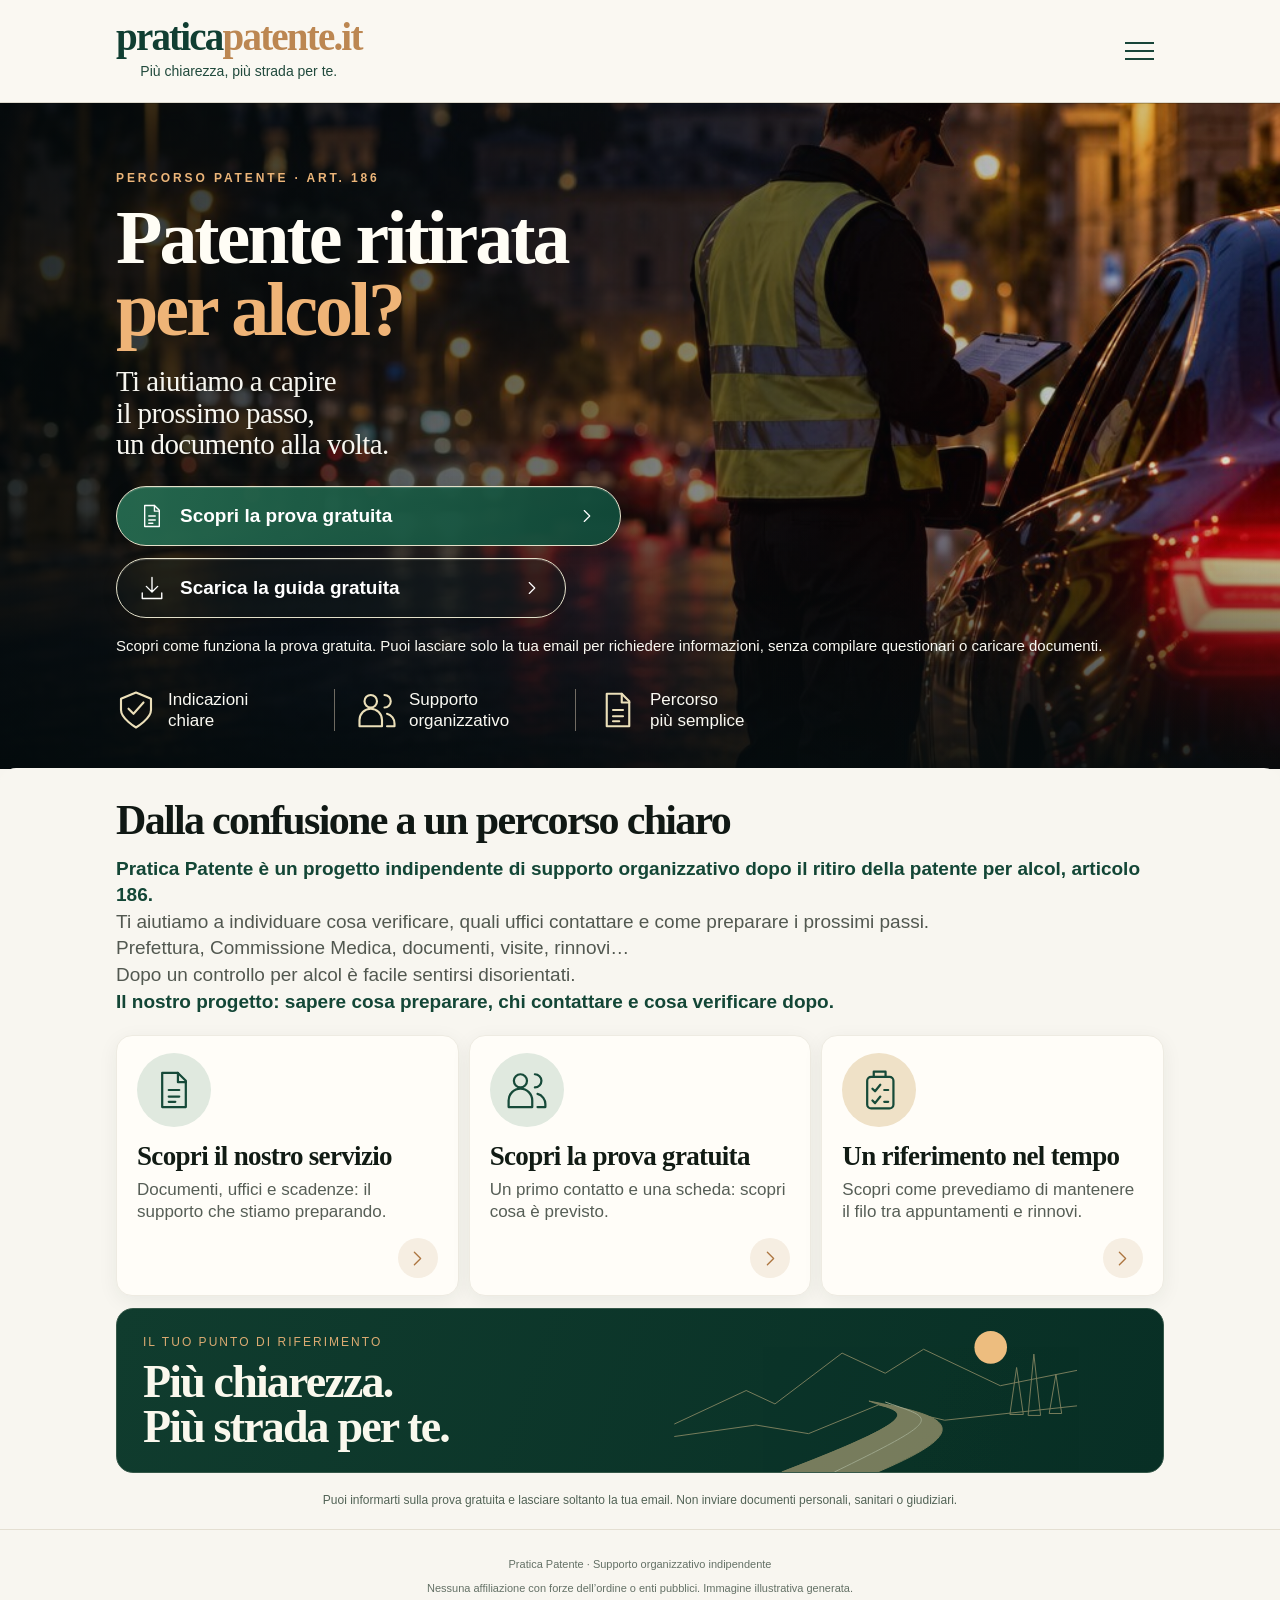
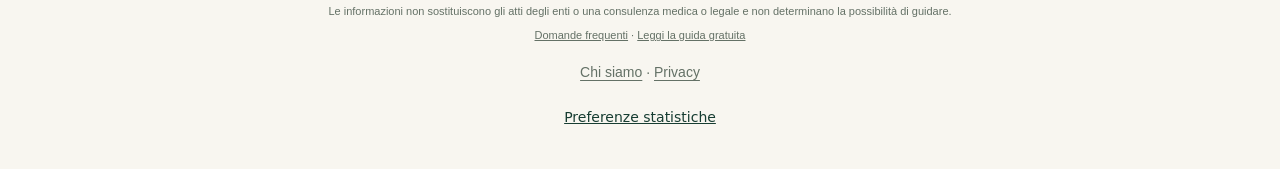
==== commit 499ab388: "Clarify Pratica Patente identity and post-withdrawal organizational support" ====
--- a/index.html
+++ b/index.html
@@ -1 +1 @@
-<!doctype html><html lang="it"><head><meta charset="utf-8"><meta name="viewport" content="width=device-width,initial-scale=1"><meta name="robots" content="index,follow"><title>Patente ritirata per alcol: guida e orientamento | Pratica Patente</title><link rel="stylesheet" href="/style.css"><link rel="preload" as="image" href="/roadside.jpg"><meta name="description" content="Guida illustrata gratuita e prova gratuita: scopri come ricevere un primo orientamento organizzativo dopo il ritiro della patente per alcol, senza caricare documenti."><link rel="canonical" href="https://praticapatente.it/"><meta property="og:title" content="Patente ritirata per alcol: guida e orientamento | Pratica Patente"><meta property="og:description" content="Guida illustrata gratuita e prova gratuita: scopri come ricevere un primo orientamento organizzativo dopo il ritiro della patente per alcol, senza caricare documenti."><meta property="og:type" content="website"><meta property="og:locale" content="it_IT"><meta name="google-site-verification" content="XU9ufUbQG1TSB7Lq-_E37dgUUFOmxWi3abXZQVtCShA" /><script defer src="/statistiche.js"></script></head><body class="pp-home"><header class="pp-header"><div class="pp-head-inner"><a href="/" class="pp-logo" aria-label="Pratica Patente — Home"><strong>pratica<span>patente.it</span></strong><small>Più chiarezza, più strada per te.</small></a><details class="pp-menu"><summary aria-label="Apri menu"><span></span><span></span><span></span></summary><nav aria-label="Menu principale"><a href="/">Home</a><a href='/come-funziona'>Come funziona</a><a href='/guida'>Guida gratuita</a><a class='menu-trial' href='/prova-gratuita'>Scopri la prova gratuita →</a><a href="/chi-siamo">Chi siamo</a><a href="/privacy">Privacy</a></nav></details></div></header><main><section class="pp-hero"><div class="pp-hero-inner"><p class="pp-eyebrow">PERCORSO PATENTE · ART. 186</p><h1>Patente ritirata<br><em>per alcol?</em></h1><p class="pp-intro">Ti aiutiamo a capire<br>il prossimo passo,<br>un documento alla volta.</p><div class="pp-actions"><a class='home-btn primary' href='/prova-gratuita'><svg viewBox="0 0 32 32" fill="none" stroke="currentColor" stroke-width="1.7" stroke-linecap="round" stroke-linejoin="round" aria-hidden="true"><path d="M9 3h10l6 6v20H7V3z"/><path d="M19 3v7h6M12 16h8M12 21h8M12 25h5"/></svg><span>Scopri la prova gratuita</span><svg viewBox="0 0 32 32" fill="none" stroke="currentColor" stroke-width="1.7" stroke-linecap="round" stroke-linejoin="round" aria-hidden="true"><path d="m12 8 8 8-8 8"/></svg></a><a class='home-btn secondary' href='/guida'><svg viewBox="0 0 32 32" fill="none" stroke="currentColor" stroke-width="1.7" stroke-linecap="round" stroke-linejoin="round" aria-hidden="true"><path d="M16 3v18m-7-7 7 7 7-7M4 22v7h24v-7"/></svg><span>Scarica la guida gratuita</span><svg viewBox="0 0 32 32" fill="none" stroke="currentColor" stroke-width="1.7" stroke-linecap="round" stroke-linejoin="round" aria-hidden="true"><path d="m12 8 8 8-8 8"/></svg></a></div><p class="pp-trial-note">Scopri come funziona la prova gratuita. Puoi lasciare solo la tua email per richiedere informazioni, senza compilare questionari o caricare documenti.</p><div class="pp-benefits"><div><svg viewBox="0 0 32 32" fill="none" stroke="currentColor" stroke-width="1.7" stroke-linecap="round" stroke-linejoin="round" aria-hidden="true"><path d="m16 2 12 5v9c0 7-12 14-12 14S4 23 4 16V7z"/><path d="m10 15 4 4 8-9"/></svg><span>Indicazioni<br>chiare</span></div><div><svg viewBox="0 0 32 32" fill="none" stroke="currentColor" stroke-width="1.7" stroke-linecap="round" stroke-linejoin="round" aria-hidden="true"><circle cx="11" cy="9" r="5"/><path d="M2 29v-5a9 9 0 0 1 18 0v5zM22 4a5 5 0 0 1 0 10m2 5a8 8 0 0 1 6 8v2h-6"/></svg><span>Supporto<br>organizzativo</span></div><div><svg viewBox="0 0 32 32" fill="none" stroke="currentColor" stroke-width="1.7" stroke-linecap="round" stroke-linejoin="round" aria-hidden="true"><path d="M9 3h10l6 6v20H7V3z"/><path d="M19 3v7h6M12 16h8M12 21h8M12 25h5"/></svg><span>Percorso<br>più semplice</span></div></div></div></section><section class="pp-path"><div class="pp-content"><h2>Dalla confusione a un percorso chiaro</h2><p class="pp-explain">Prefettura, Commissione Medica, documenti, visite, rinnovi…<br>Dopo un controllo per alcol è facile sentirsi disorientati.<br><strong>Il nostro progetto: sapere cosa preparare, chi contattare e cosa verificare dopo.</strong></p><div class="pp-cards"><a class="pp-card" href="/come-funziona"><span class="pp-card-icon"><svg viewBox="0 0 32 32" fill="none" stroke="currentColor" stroke-width="1.7" stroke-linecap="round" stroke-linejoin="round" aria-hidden="true"><path d="M9 3h10l6 6v20H7V3z"/><path d="M19 3v7h6M12 16h8M12 21h8M12 25h5"/></svg></span><span><h3>Scopri il nostro servizio</h3><p>Documenti, uffici e scadenze: il supporto che stiamo preparando.</p></span><span class="pp-card-arrow"><svg viewBox="0 0 32 32" fill="none" stroke="currentColor" stroke-width="1.7" stroke-linecap="round" stroke-linejoin="round" aria-hidden="true"><path d="m12 8 8 8-8 8"/></svg></span></a><a class='pp-card' href='/prova-gratuita'><span class="pp-card-icon"><svg viewBox="0 0 32 32" fill="none" stroke="currentColor" stroke-width="1.7" stroke-linecap="round" stroke-linejoin="round" aria-hidden="true"><circle cx="11" cy="9" r="5"/><path d="M2 29v-5a9 9 0 0 1 18 0v5zM22 4a5 5 0 0 1 0 10m2 5a8 8 0 0 1 6 8v2h-6"/></svg></span><span><h3>Scopri la prova gratuita</h3><p>Un primo contatto e una scheda: scopri cosa è previsto.</p></span><span class="pp-card-arrow"><svg viewBox="0 0 32 32" fill="none" stroke="currentColor" stroke-width="1.7" stroke-linecap="round" stroke-linejoin="round" aria-hidden="true"><path d="m12 8 8 8-8 8"/></svg></span></a><a class='pp-card' href='/come-funziona'><span class="pp-card-icon"><svg viewBox="0 0 32 32" fill="none" stroke="currentColor" stroke-width="1.7" stroke-linecap="round" stroke-linejoin="round" aria-hidden="true"><rect x="7" y="6" width="20" height="24" rx="3"/><path d="M12 6V2h9v4M11 15l2 2 4-5M11 24l2 2 4-5M20 16h3m-3 9h3"/></svg></span><span><h3>Un riferimento nel tempo</h3><p>Scopri come prevediamo di mantenere il filo tra appuntamenti e rinnovi.</p></span><span class="pp-card-arrow"><svg viewBox="0 0 32 32" fill="none" stroke="currentColor" stroke-width="1.7" stroke-linecap="round" stroke-linejoin="round" aria-hidden="true"><path d="m12 8 8 8-8 8"/></svg></span></a></div><div class="pp-final"><div><p>IL TUO PUNTO DI RIFERIMENTO</p><h2>Più chiarezza.<br>Più strada per te.</h2></div><svg class="road-art" viewBox="0 0 420 170" fill="none" aria-hidden="true"><circle cx="330" cy="40" r="17" fill="#edbd7f"/><g stroke="#c8b382" opacity=".6"><path d="M0 120 75 85 105 99 175 46 220 67 260 42 340 80 420 64M0 133 85 121 140 130 213 100 282 116 420 101"/><path d="M112 170c170-65 120-62 91-74 80 15 118 28 9 74" fill="#c0ae81"/><path d="M167 170c119-58 103-55 53-73" stroke="#fff4cf"/><path d="m350 110 7-49 7 49zm19 1 6-64 7 64zm22-2 7-41 6 41z"/></g></svg></div><p class="pp-status">Puoi informarti sulla prova gratuita e lasciare soltanto la tua email. Non inviare documenti personali, sanitari o giudiziari.</p></div></section></main><footer class="pp-footer"><p>Pratica Patente · Supporto organizzativo indipendente</p><p>Nessuna affiliazione con forze dell’ordine o enti pubblici. Immagine illustrativa generata.</p><p>Le informazioni non sostituiscono gli atti degli enti o una consulenza medica o legale e non determinano la possibilità di guidare.</p><a href='/faq'>Domande frequenti</a> · <a href='/guida'>Leggi la guida gratuita</a><div class="wrap trust-links"><a href="/chi-siamo">Chi siamo</a> · <a href="/privacy">Privacy</a></div></footer></body></html>
+<!doctype html><html lang="it"><head><meta charset="utf-8"><meta name="viewport" content="width=device-width,initial-scale=1"><meta name="robots" content="index,follow"><title>Patente ritirata per alcol: guida e orientamento | Pratica Patente</title><link rel="stylesheet" href="/style.css"><link rel="preload" as="image" href="/roadside.jpg"><meta name="description" content="Pratica Patente offre orientamento organizzativo dopo il ritiro della patente per alcol (art. 186): documenti, uffici, appuntamenti e scadenze. Guida gratuita e prima prova."><link rel="canonical" href="https://praticapatente.it/"><meta property="og:title" content="Patente ritirata per alcol: guida e orientamento | Pratica Patente"><meta property="og:description" content="Pratica Patente offre orientamento organizzativo dopo il ritiro della patente per alcol (art. 186): documenti, uffici, appuntamenti e scadenze. Guida gratuita e prima prova."><meta property="og:type" content="website"><meta property="og:locale" content="it_IT"><meta name="google-site-verification" content="XU9ufUbQG1TSB7Lq-_E37dgUUFOmxWi3abXZQVtCShA" /><script defer src="/statistiche.js"></script><meta property="og:site_name" content="Pratica Patente"><meta property="og:url" content="https://praticapatente.it/"><script type="application/ld+json">{"@context":"https://schema.org","@graph":[{"@type":"WebSite","@id":"https://praticapatente.it/#website","url":"https://praticapatente.it/","name":"Pratica Patente","alternateName":"praticapatente.it","description":"Pratica Patente offre orientamento organizzativo dopo il ritiro della patente per alcol (art. 186): documenti, uffici, appuntamenti e scadenze. Guida gratuita e prima prova.","inLanguage":"it-IT","publisher":{"@id":"https://praticapatente.it/#organization"}},{"@type":"Organization","@id":"https://praticapatente.it/#organization","name":"Pratica Patente","url":"https://praticapatente.it/","description":"Progetto indipendente di supporto organizzativo dopo il ritiro della patente per alcol, articolo 186. Guida informativa gratuita e presentazione della prova iniziale; accompagnamento completo in preparazione.","email":"contatti@praticapatente.it","sameAs":["https://www.facebook.com/profile.php?id=61595879681669"]}]}</script></head><body class="pp-home"><header class="pp-header"><div class="pp-head-inner"><a href="/" class="pp-logo" aria-label="Pratica Patente — Home"><strong>pratica<span>patente.it</span></strong><small>Più chiarezza, più strada per te.</small></a><details class="pp-menu"><summary aria-label="Apri menu"><span></span><span></span><span></span></summary><nav aria-label="Menu principale"><a href="/">Home</a><a href='/come-funziona'>Come funziona</a><a href='/guida'>Guida gratuita</a><a class='menu-trial' href='/prova-gratuita'>Scopri la prova gratuita →</a><a href="/chi-siamo">Chi siamo</a><a href="/privacy">Privacy</a></nav></details></div></header><main><section class="pp-hero"><div class="pp-hero-inner"><p class="pp-eyebrow">PERCORSO PATENTE · ART. 186</p><h1>Patente ritirata<br><em>per alcol?</em></h1><p class="pp-intro">Ti aiutiamo a capire<br>il prossimo passo,<br>un documento alla volta.</p><div class="pp-actions"><a class='home-btn primary' href='/prova-gratuita'><svg viewBox="0 0 32 32" fill="none" stroke="currentColor" stroke-width="1.7" stroke-linecap="round" stroke-linejoin="round" aria-hidden="true"><path d="M9 3h10l6 6v20H7V3z"/><path d="M19 3v7h6M12 16h8M12 21h8M12 25h5"/></svg><span>Scopri la prova gratuita</span><svg viewBox="0 0 32 32" fill="none" stroke="currentColor" stroke-width="1.7" stroke-linecap="round" stroke-linejoin="round" aria-hidden="true"><path d="m12 8 8 8-8 8"/></svg></a><a class='home-btn secondary' href='/guida'><svg viewBox="0 0 32 32" fill="none" stroke="currentColor" stroke-width="1.7" stroke-linecap="round" stroke-linejoin="round" aria-hidden="true"><path d="M16 3v18m-7-7 7 7 7-7M4 22v7h24v-7"/></svg><span>Scarica la guida gratuita</span><svg viewBox="0 0 32 32" fill="none" stroke="currentColor" stroke-width="1.7" stroke-linecap="round" stroke-linejoin="round" aria-hidden="true"><path d="m12 8 8 8-8 8"/></svg></a></div><p class="pp-trial-note">Scopri come funziona la prova gratuita. Puoi lasciare solo la tua email per richiedere informazioni, senza compilare questionari o caricare documenti.</p><div class="pp-benefits"><div><svg viewBox="0 0 32 32" fill="none" stroke="currentColor" stroke-width="1.7" stroke-linecap="round" stroke-linejoin="round" aria-hidden="true"><path d="m16 2 12 5v9c0 7-12 14-12 14S4 23 4 16V7z"/><path d="m10 15 4 4 8-9"/></svg><span>Indicazioni<br>chiare</span></div><div><svg viewBox="0 0 32 32" fill="none" stroke="currentColor" stroke-width="1.7" stroke-linecap="round" stroke-linejoin="round" aria-hidden="true"><circle cx="11" cy="9" r="5"/><path d="M2 29v-5a9 9 0 0 1 18 0v5zM22 4a5 5 0 0 1 0 10m2 5a8 8 0 0 1 6 8v2h-6"/></svg><span>Supporto<br>organizzativo</span></div><div><svg viewBox="0 0 32 32" fill="none" stroke="currentColor" stroke-width="1.7" stroke-linecap="round" stroke-linejoin="round" aria-hidden="true"><path d="M9 3h10l6 6v20H7V3z"/><path d="M19 3v7h6M12 16h8M12 21h8M12 25h5"/></svg><span>Percorso<br>più semplice</span></div></div></div></section><section class="pp-path"><div class="pp-content"><h2>Dalla confusione a un percorso chiaro</h2><p class="pp-explain"><strong>Pratica Patente è un progetto indipendente di supporto organizzativo dopo il ritiro della patente per alcol, articolo 186.</strong><br>Ti aiutiamo a individuare cosa verificare, quali uffici contattare e come preparare i prossimi passi.<br>Prefettura, Commissione Medica, documenti, visite, rinnovi…<br>Dopo un controllo per alcol è facile sentirsi disorientati.<br><strong>Il nostro progetto: sapere cosa preparare, chi contattare e cosa verificare dopo.</strong></p><div class="pp-cards"><a class="pp-card" href="/come-funziona"><span class="pp-card-icon"><svg viewBox="0 0 32 32" fill="none" stroke="currentColor" stroke-width="1.7" stroke-linecap="round" stroke-linejoin="round" aria-hidden="true"><path d="M9 3h10l6 6v20H7V3z"/><path d="M19 3v7h6M12 16h8M12 21h8M12 25h5"/></svg></span><span><h3>Scopri il nostro servizio</h3><p>Documenti, uffici e scadenze: il supporto che stiamo preparando.</p></span><span class="pp-card-arrow"><svg viewBox="0 0 32 32" fill="none" stroke="currentColor" stroke-width="1.7" stroke-linecap="round" stroke-linejoin="round" aria-hidden="true"><path d="m12 8 8 8-8 8"/></svg></span></a><a class='pp-card' href='/prova-gratuita'><span class="pp-card-icon"><svg viewBox="0 0 32 32" fill="none" stroke="currentColor" stroke-width="1.7" stroke-linecap="round" stroke-linejoin="round" aria-hidden="true"><circle cx="11" cy="9" r="5"/><path d="M2 29v-5a9 9 0 0 1 18 0v5zM22 4a5 5 0 0 1 0 10m2 5a8 8 0 0 1 6 8v2h-6"/></svg></span><span><h3>Scopri la prova gratuita</h3><p>Un primo contatto e una scheda: scopri cosa è previsto.</p></span><span class="pp-card-arrow"><svg viewBox="0 0 32 32" fill="none" stroke="currentColor" stroke-width="1.7" stroke-linecap="round" stroke-linejoin="round" aria-hidden="true"><path d="m12 8 8 8-8 8"/></svg></span></a><a class='pp-card' href='/come-funziona'><span class="pp-card-icon"><svg viewBox="0 0 32 32" fill="none" stroke="currentColor" stroke-width="1.7" stroke-linecap="round" stroke-linejoin="round" aria-hidden="true"><rect x="7" y="6" width="20" height="24" rx="3"/><path d="M12 6V2h9v4M11 15l2 2 4-5M11 24l2 2 4-5M20 16h3m-3 9h3"/></svg></span><span><h3>Un riferimento nel tempo</h3><p>Scopri come prevediamo di mantenere il filo tra appuntamenti e rinnovi.</p></span><span class="pp-card-arrow"><svg viewBox="0 0 32 32" fill="none" stroke="currentColor" stroke-width="1.7" stroke-linecap="round" stroke-linejoin="round" aria-hidden="true"><path d="m12 8 8 8-8 8"/></svg></span></a></div><div class="pp-final"><div><p>IL TUO PUNTO DI RIFERIMENTO</p><h2>Più chiarezza.<br>Più strada per te.</h2></div><svg class="road-art" viewBox="0 0 420 170" fill="none" aria-hidden="true"><circle cx="330" cy="40" r="17" fill="#edbd7f"/><g stroke="#c8b382" opacity=".6"><path d="M0 120 75 85 105 99 175 46 220 67 260 42 340 80 420 64M0 133 85 121 140 130 213 100 282 116 420 101"/><path d="M112 170c170-65 120-62 91-74 80 15 118 28 9 74" fill="#c0ae81"/><path d="M167 170c119-58 103-55 53-73" stroke="#fff4cf"/><path d="m350 110 7-49 7 49zm19 1 6-64 7 64zm22-2 7-41 6 41z"/></g></svg></div><p class="pp-status">Puoi informarti sulla prova gratuita e lasciare soltanto la tua email. Non inviare documenti personali, sanitari o giudiziari.</p></div></section></main><footer class="pp-footer"><p>Pratica Patente · Supporto organizzativo indipendente</p><p>Nessuna affiliazione con forze dell’ordine o enti pubblici. Immagine illustrativa generata.</p><p>Le informazioni non sostituiscono gli atti degli enti o una consulenza medica o legale e non determinano la possibilità di guidare.</p><a href='/faq'>Domande frequenti</a> · <a href='/guida'>Leggi la guida gratuita</a><div class="wrap trust-links"><a href="/chi-siamo">Chi siamo</a> · <a href="/privacy">Privacy</a></div></footer></body></html>
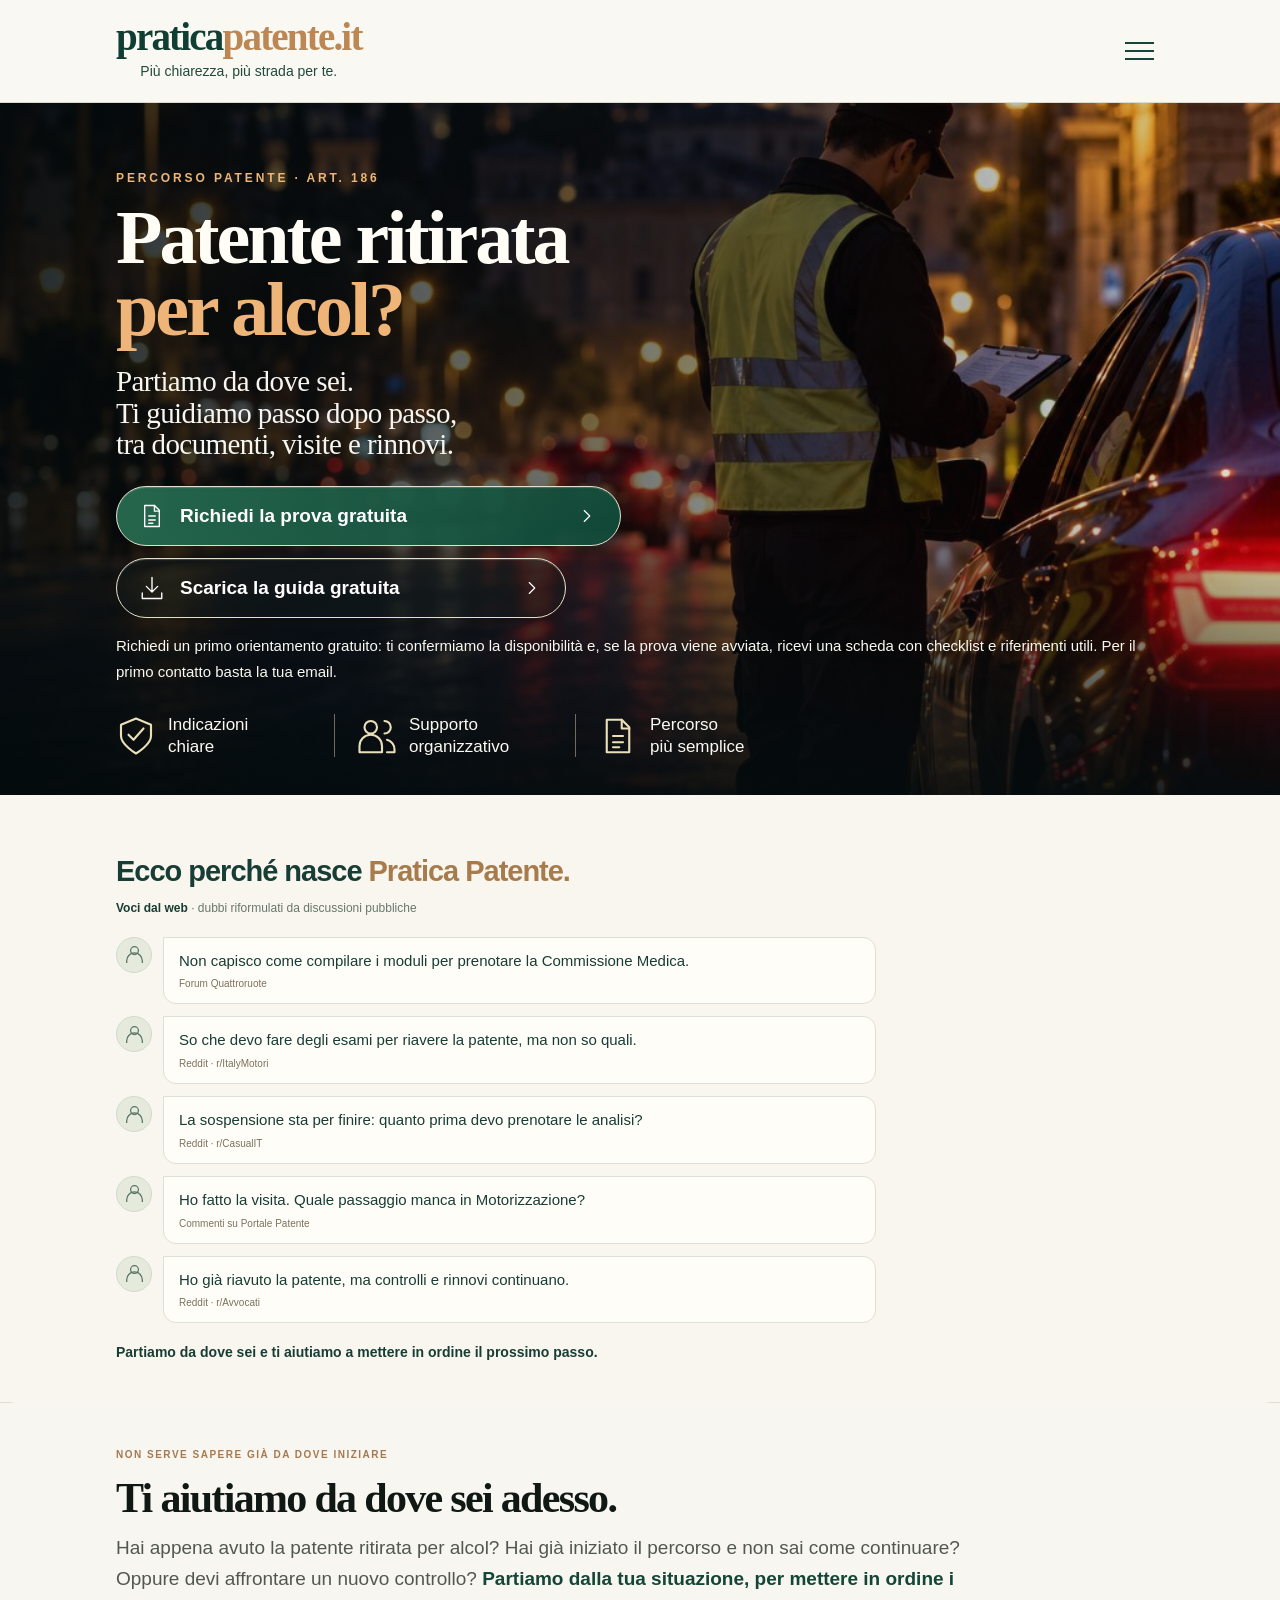
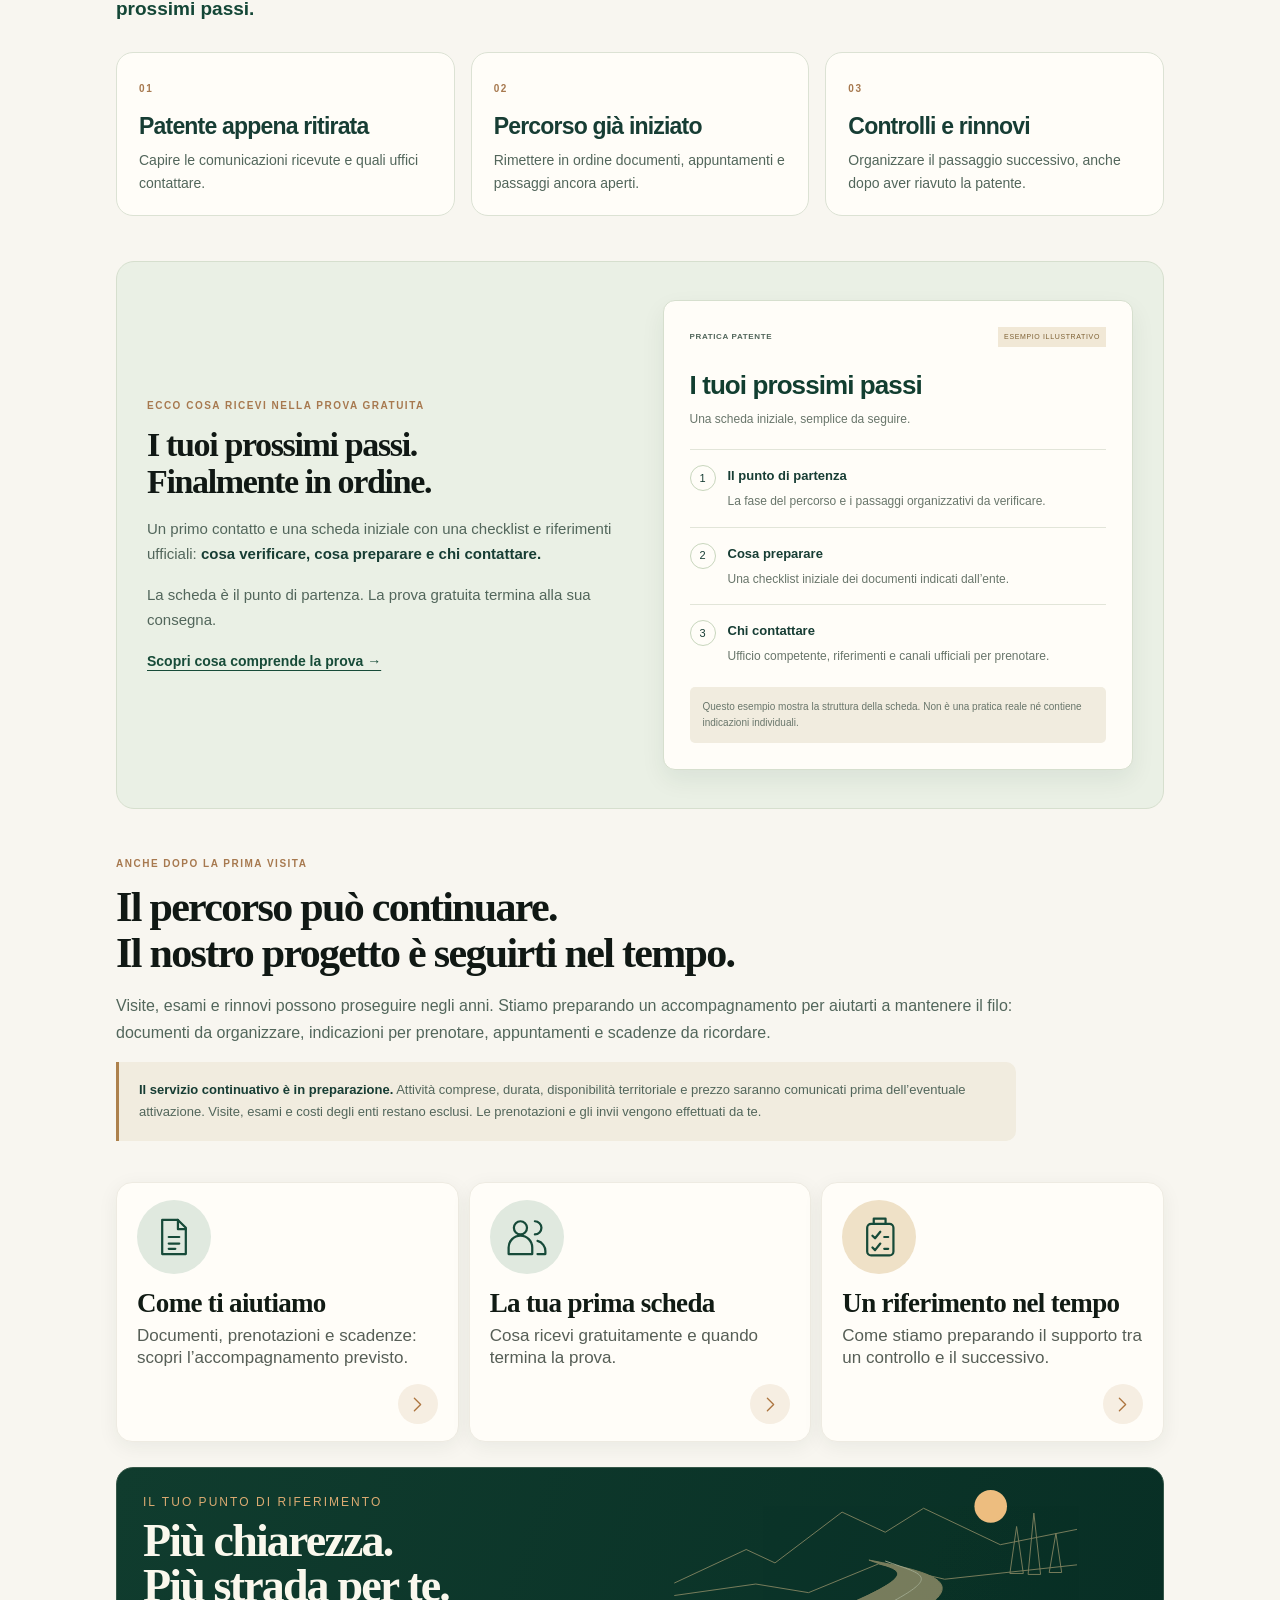
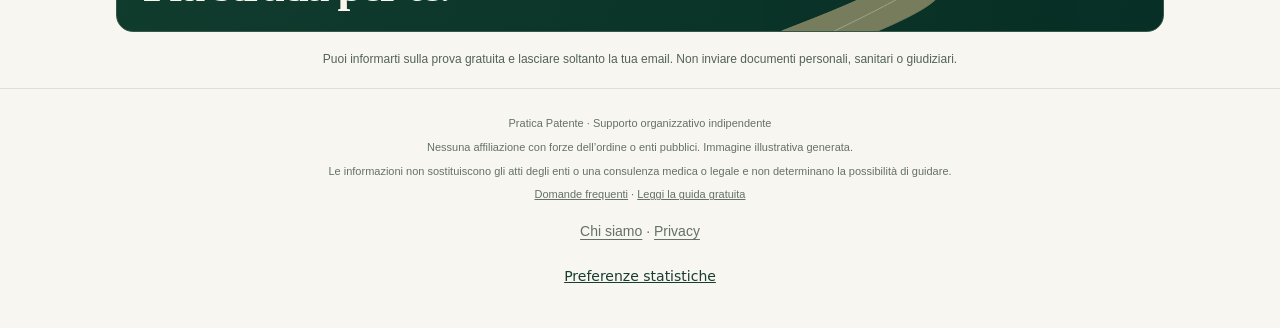
==== commit cd7393a1: "Aggiorna la home approvata con dubbi dal web e orientamento passo passo" ====
--- a/index.html
+++ b/index.html
@@ -1 +1,10 @@
-<!doctype html><html lang="it"><head><meta charset="utf-8"><meta name="viewport" content="width=device-width,initial-scale=1"><meta name="robots" content="index,follow"><title>Patente ritirata per alcol: guida e orientamento | Pratica Patente</title><link rel="stylesheet" href="/style.css"><link rel="preload" as="image" href="/roadside.jpg"><meta name="description" content="Pratica Patente offre orientamento organizzativo dopo il ritiro della patente per alcol (art. 186): documenti, uffici, appuntamenti e scadenze. Guida gratuita e prima prova."><link rel="canonical" href="https://praticapatente.it/"><meta property="og:title" content="Patente ritirata per alcol: guida e orientamento | Pratica Patente"><meta property="og:description" content="Pratica Patente offre orientamento organizzativo dopo il ritiro della patente per alcol (art. 186): documenti, uffici, appuntamenti e scadenze. Guida gratuita e prima prova."><meta property="og:type" content="website"><meta property="og:locale" content="it_IT"><meta name="google-site-verification" content="XU9ufUbQG1TSB7Lq-_E37dgUUFOmxWi3abXZQVtCShA" /><script defer src="/statistiche.js"></script><meta property="og:site_name" content="Pratica Patente"><meta property="og:url" content="https://praticapatente.it/"><script type="application/ld+json">{"@context":"https://schema.org","@graph":[{"@type":"WebSite","@id":"https://praticapatente.it/#website","url":"https://praticapatente.it/","name":"Pratica Patente","alternateName":"praticapatente.it","description":"Pratica Patente offre orientamento organizzativo dopo il ritiro della patente per alcol (art. 186): documenti, uffici, appuntamenti e scadenze. Guida gratuita e prima prova.","inLanguage":"it-IT","publisher":{"@id":"https://praticapatente.it/#organization"}},{"@type":"Organization","@id":"https://praticapatente.it/#organization","name":"Pratica Patente","url":"https://praticapatente.it/","description":"Progetto indipendente di supporto organizzativo dopo il ritiro della patente per alcol, articolo 186. Guida informativa gratuita e presentazione della prova iniziale; accompagnamento completo in preparazione.","email":"contatti@praticapatente.it","sameAs":["https://www.facebook.com/profile.php?id=61595879681669"]}]}</script></head><body class="pp-home"><header class="pp-header"><div class="pp-head-inner"><a href="/" class="pp-logo" aria-label="Pratica Patente — Home"><strong>pratica<span>patente.it</span></strong><small>Più chiarezza, più strada per te.</small></a><details class="pp-menu"><summary aria-label="Apri menu"><span></span><span></span><span></span></summary><nav aria-label="Menu principale"><a href="/">Home</a><a href='/come-funziona'>Come funziona</a><a href='/guida'>Guida gratuita</a><a class='menu-trial' href='/prova-gratuita'>Scopri la prova gratuita →</a><a href="/chi-siamo">Chi siamo</a><a href="/privacy">Privacy</a></nav></details></div></header><main><section class="pp-hero"><div class="pp-hero-inner"><p class="pp-eyebrow">PERCORSO PATENTE · ART. 186</p><h1>Patente ritirata<br><em>per alcol?</em></h1><p class="pp-intro">Ti aiutiamo a capire<br>il prossimo passo,<br>un documento alla volta.</p><div class="pp-actions"><a class='home-btn primary' href='/prova-gratuita'><svg viewBox="0 0 32 32" fill="none" stroke="currentColor" stroke-width="1.7" stroke-linecap="round" stroke-linejoin="round" aria-hidden="true"><path d="M9 3h10l6 6v20H7V3z"/><path d="M19 3v7h6M12 16h8M12 21h8M12 25h5"/></svg><span>Scopri la prova gratuita</span><svg viewBox="0 0 32 32" fill="none" stroke="currentColor" stroke-width="1.7" stroke-linecap="round" stroke-linejoin="round" aria-hidden="true"><path d="m12 8 8 8-8 8"/></svg></a><a class='home-btn secondary' href='/guida'><svg viewBox="0 0 32 32" fill="none" stroke="currentColor" stroke-width="1.7" stroke-linecap="round" stroke-linejoin="round" aria-hidden="true"><path d="M16 3v18m-7-7 7 7 7-7M4 22v7h24v-7"/></svg><span>Scarica la guida gratuita</span><svg viewBox="0 0 32 32" fill="none" stroke="currentColor" stroke-width="1.7" stroke-linecap="round" stroke-linejoin="round" aria-hidden="true"><path d="m12 8 8 8-8 8"/></svg></a></div><p class="pp-trial-note">Scopri come funziona la prova gratuita. Puoi lasciare solo la tua email per richiedere informazioni, senza compilare questionari o caricare documenti.</p><div class="pp-benefits"><div><svg viewBox="0 0 32 32" fill="none" stroke="currentColor" stroke-width="1.7" stroke-linecap="round" stroke-linejoin="round" aria-hidden="true"><path d="m16 2 12 5v9c0 7-12 14-12 14S4 23 4 16V7z"/><path d="m10 15 4 4 8-9"/></svg><span>Indicazioni<br>chiare</span></div><div><svg viewBox="0 0 32 32" fill="none" stroke="currentColor" stroke-width="1.7" stroke-linecap="round" stroke-linejoin="round" aria-hidden="true"><circle cx="11" cy="9" r="5"/><path d="M2 29v-5a9 9 0 0 1 18 0v5zM22 4a5 5 0 0 1 0 10m2 5a8 8 0 0 1 6 8v2h-6"/></svg><span>Supporto<br>organizzativo</span></div><div><svg viewBox="0 0 32 32" fill="none" stroke="currentColor" stroke-width="1.7" stroke-linecap="round" stroke-linejoin="round" aria-hidden="true"><path d="M9 3h10l6 6v20H7V3z"/><path d="M19 3v7h6M12 16h8M12 21h8M12 25h5"/></svg><span>Percorso<br>più semplice</span></div></div></div></section><section class="pp-path"><div class="pp-content"><h2>Dalla confusione a un percorso chiaro</h2><p class="pp-explain"><strong>Pratica Patente è un progetto indipendente di supporto organizzativo dopo il ritiro della patente per alcol, articolo 186.</strong><br>Ti aiutiamo a individuare cosa verificare, quali uffici contattare e come preparare i prossimi passi.<br>Prefettura, Commissione Medica, documenti, visite, rinnovi…<br>Dopo un controllo per alcol è facile sentirsi disorientati.<br><strong>Il nostro progetto: sapere cosa preparare, chi contattare e cosa verificare dopo.</strong></p><div class="pp-cards"><a class="pp-card" href="/come-funziona"><span class="pp-card-icon"><svg viewBox="0 0 32 32" fill="none" stroke="currentColor" stroke-width="1.7" stroke-linecap="round" stroke-linejoin="round" aria-hidden="true"><path d="M9 3h10l6 6v20H7V3z"/><path d="M19 3v7h6M12 16h8M12 21h8M12 25h5"/></svg></span><span><h3>Scopri il nostro servizio</h3><p>Documenti, uffici e scadenze: il supporto che stiamo preparando.</p></span><span class="pp-card-arrow"><svg viewBox="0 0 32 32" fill="none" stroke="currentColor" stroke-width="1.7" stroke-linecap="round" stroke-linejoin="round" aria-hidden="true"><path d="m12 8 8 8-8 8"/></svg></span></a><a class='pp-card' href='/prova-gratuita'><span class="pp-card-icon"><svg viewBox="0 0 32 32" fill="none" stroke="currentColor" stroke-width="1.7" stroke-linecap="round" stroke-linejoin="round" aria-hidden="true"><circle cx="11" cy="9" r="5"/><path d="M2 29v-5a9 9 0 0 1 18 0v5zM22 4a5 5 0 0 1 0 10m2 5a8 8 0 0 1 6 8v2h-6"/></svg></span><span><h3>Scopri la prova gratuita</h3><p>Un primo contatto e una scheda: scopri cosa è previsto.</p></span><span class="pp-card-arrow"><svg viewBox="0 0 32 32" fill="none" stroke="currentColor" stroke-width="1.7" stroke-linecap="round" stroke-linejoin="round" aria-hidden="true"><path d="m12 8 8 8-8 8"/></svg></span></a><a class='pp-card' href='/come-funziona'><span class="pp-card-icon"><svg viewBox="0 0 32 32" fill="none" stroke="currentColor" stroke-width="1.7" stroke-linecap="round" stroke-linejoin="round" aria-hidden="true"><rect x="7" y="6" width="20" height="24" rx="3"/><path d="M12 6V2h9v4M11 15l2 2 4-5M11 24l2 2 4-5M20 16h3m-3 9h3"/></svg></span><span><h3>Un riferimento nel tempo</h3><p>Scopri come prevediamo di mantenere il filo tra appuntamenti e rinnovi.</p></span><span class="pp-card-arrow"><svg viewBox="0 0 32 32" fill="none" stroke="currentColor" stroke-width="1.7" stroke-linecap="round" stroke-linejoin="round" aria-hidden="true"><path d="m12 8 8 8-8 8"/></svg></span></a></div><div class="pp-final"><div><p>IL TUO PUNTO DI RIFERIMENTO</p><h2>Più chiarezza.<br>Più strada per te.</h2></div><svg class="road-art" viewBox="0 0 420 170" fill="none" aria-hidden="true"><circle cx="330" cy="40" r="17" fill="#edbd7f"/><g stroke="#c8b382" opacity=".6"><path d="M0 120 75 85 105 99 175 46 220 67 260 42 340 80 420 64M0 133 85 121 140 130 213 100 282 116 420 101"/><path d="M112 170c170-65 120-62 91-74 80 15 118 28 9 74" fill="#c0ae81"/><path d="M167 170c119-58 103-55 53-73" stroke="#fff4cf"/><path d="m350 110 7-49 7 49zm19 1 6-64 7 64zm22-2 7-41 6 41z"/></g></svg></div><p class="pp-status">Puoi informarti sulla prova gratuita e lasciare soltanto la tua email. Non inviare documenti personali, sanitari o giudiziari.</p></div></section></main><footer class="pp-footer"><p>Pratica Patente · Supporto organizzativo indipendente</p><p>Nessuna affiliazione con forze dell’ordine o enti pubblici. Immagine illustrativa generata.</p><p>Le informazioni non sostituiscono gli atti degli enti o una consulenza medica o legale e non determinano la possibilità di guidare.</p><a href='/faq'>Domande frequenti</a> · <a href='/guida'>Leggi la guida gratuita</a><div class="wrap trust-links"><a href="/chi-siamo">Chi siamo</a> · <a href="/privacy">Privacy</a></div></footer></body></html>
+<!doctype html><html lang="it"><head><meta charset="utf-8"><meta name="viewport" content="width=device-width,initial-scale=1"><meta name="robots" content="index,follow"><title>Patente ritirata per alcol: guida e orientamento | Pratica Patente</title><link rel="stylesheet" href="/style.css"><link rel="preload" as="image" href="/roadside.jpg"><meta name="description" content="Pratica Patente offre orientamento organizzativo dopo il ritiro della patente per alcol (art. 186): documenti, uffici, appuntamenti e scadenze. Guida gratuita e prima prova."><link rel="canonical" href="https://praticapatente.it/"><meta property="og:title" content="Patente ritirata per alcol: guida e orientamento | Pratica Patente"><meta property="og:description" content="Pratica Patente offre orientamento organizzativo dopo il ritiro della patente per alcol (art. 186): documenti, uffici, appuntamenti e scadenze. Guida gratuita e prima prova."><meta property="og:type" content="website"><meta property="og:locale" content="it_IT"><meta name="google-site-verification" content="XU9ufUbQG1TSB7Lq-_E37dgUUFOmxWi3abXZQVtCShA" /><script defer src="/statistiche.js"></script><meta property="og:site_name" content="Pratica Patente"><meta property="og:url" content="https://praticapatente.it/"><script type="application/ld+json">{"@context":"https://schema.org","@graph":[{"@type":"WebSite","@id":"https://praticapatente.it/#website","url":"https://praticapatente.it/","name":"Pratica Patente","alternateName":"praticapatente.it","description":"Pratica Patente offre orientamento organizzativo dopo il ritiro della patente per alcol (art. 186): documenti, uffici, appuntamenti e scadenze. Guida gratuita e prima prova.","inLanguage":"it-IT","publisher":{"@id":"https://praticapatente.it/#organization"}},{"@type":"Organization","@id":"https://praticapatente.it/#organization","name":"Pratica Patente","url":"https://praticapatente.it/","description":"Progetto indipendente di supporto organizzativo dopo il ritiro della patente per alcol, articolo 186. Guida informativa gratuita e presentazione della prova iniziale; accompagnamento completo in preparazione.","email":"contatti@praticapatente.it","sameAs":["https://www.facebook.com/profile.php?id=61595879681669"]}]}</script><style>.copy-preview-bar{background:#e9e7dc;color:#405747;padding:8px 16px;text-align:center;font-size:10px;letter-spacing:.05em;line-height:1.5}.copy-kicker{color:#a7794f;font-size:10px;font-weight:750;letter-spacing:.15em;line-height:1.7;margin:0 0 13px}.copy-intro{padding:14px 0 0}.copy-intro .pp-explain{max-width:900px;line-height:1.6}.copy-situations{display:grid;grid-template-columns:repeat(3,1fr);gap:16px;margin:28px 0 45px}.copy-situations article{padding:21px 22px;border:1px solid #dce2d4;border-radius:17px;background:#fffdf8}.copy-situations article>span{font-size:10px;letter-spacing:.16em;color:#a7794f;font-weight:700}.copy-situations h3{font:750 23px/1.15 -apple-system,BlinkMacSystemFont,'Segoe UI',sans-serif;letter-spacing:-.035em;margin:13px 0 10px;color:#173d34}.copy-situations p{font-size:14px;color:#52665b;margin:0;line-height:1.6}.copy-example{display:grid;grid-template-columns:1fr 1fr;gap:45px;align-items:center;padding:38px 30px;margin:0 0 40px;border-radius:18px;background:#eaf0e5;border:1px solid #d6dfce}.copy-example h2{font-size:34px}.copy-example-text>p:not(.copy-kicker){font-size:15px;line-height:1.7;color:#52665b}.copy-example-text strong{color:#173d34}.copy-link{font-size:14px;font-weight:700;text-decoration:underline;text-underline-offset:4px;color:#174b38}.copy-sheet{background:#fffdf8;padding:26px;border:1px solid #d6dfce;border-radius:12px;box-shadow:0 10px 25px #123d3012}.copy-sheet-top{display:flex;justify-content:space-between;align-items:center;gap:10px;font-size:8px;letter-spacing:.08em;color:#52665b}.copy-sheet-top span{font-size:7px;background:#f1e8d6;padding:4px 6px;color:#7d6033}.copy-sheet h3{font:750 26px/1.15 -apple-system,BlinkMacSystemFont,'Segoe UI',sans-serif;margin:24px 0 8px;color:#123e30;letter-spacing:-.035em}.copy-sheet-sub{font-size:12px;color:#69766b;margin:0 0 20px}.copy-sheet ol{list-style:none;counter-reset:steps;padding:0;margin:0}.copy-sheet li{counter-increment:steps;position:relative;padding:15px 0 15px 38px;border-top:1px solid #e2e5d9;font-size:13px;color:#173d34}.copy-sheet li:before{content:counter(steps);position:absolute;left:0;top:15px;width:24px;height:24px;display:grid;place-items:center;border:1px solid #c8d6bd;border-radius:50%;font-size:11px}.copy-sheet li p{font-size:12px;color:#69766b;line-height:1.6;margin:5px 0 0}.copy-sheet-note{padding:12px 13px;background:#f1ecdf;color:#69766b;font-size:10px;line-height:1.6;margin:6px 0 0;border-radius:5px}.copy-continuity{padding:6px 0 28px}.copy-continuity>p:not(.copy-kicker){font-size:16px;line-height:1.7;color:#52665b;max-width:900px}.copy-continuity .copy-note{padding:17px 20px;border-left:3px solid #ad814c;background:#f1ecdf;font-size:13px!important;border-radius:0 10px 10px 0}.copy-note strong{color:#173d34}.pp-home .pp-cards{margin-bottom:25px}@media(max-width:600px){.copy-preview-bar{font-size:9px}.copy-situations{grid-template-columns:1fr;gap:12px;margin:22px 0 30px}.copy-situations article{padding:18px}.copy-situations h3{font-size:22px;margin:8px 0}.copy-situations p{font-size:14px}.copy-example{grid-template-columns:1fr;gap:25px;padding:23px 17px;margin-bottom:30px}.copy-example h2{font-size:29px}.copy-example-text>p:not(.copy-kicker){font-size:14px}.copy-sheet{padding:20px 17px}.copy-sheet h3{font-size:25px}.copy-sheet-top{font-size:7px}.copy-sheet-top span{font-size:6px}.copy-continuity>p:not(.copy-kicker){font-size:14px}.copy-kicker{font-size:9px}.copy-intro .pp-explain{font-size:14px}.copy-continuity .copy-note{font-size:12px!important;padding:14px}.pp-home .pp-trial-note{line-height:1.6}}
+
+.copy-origin{background:#f8f6ef;padding:52px 0 42px;border-bottom:1px solid #dedfd4}.copy-origin h2{font:750 42px/1.08 -apple-system,BlinkMacSystemFont,'Segoe UI',sans-serif;letter-spacing:-.035em;color:#173d34;margin:0 0 20px}.copy-origin h2 span{color:#a77b4c}.copy-origin-lead{font-size:18px;line-height:1.6;color:#58685e;max-width:660px;margin-bottom:28px}.copy-doubts{display:grid;grid-template-columns:1fr 1fr;gap:14px}.copy-doubts article{background:#fffdf8;border:1px solid #dce1d5;border-radius:17px;padding:25px 24px;position:relative}.copy-doubt-label{font-size:10px;font-weight:750;letter-spacing:.12em;color:#a77b4c}.copy-doubts h3{font:650 21px/1.4 -apple-system,BlinkMacSystemFont,'Segoe UI',sans-serif;letter-spacing:-.02em;color:#193e33;margin:15px 0 0}.copy-source-note{font-size:11px;line-height:1.6;color:#6b766d;margin:16px 0 30px;max-width:700px}.copy-origin-answer{border-left:3px solid #b68b56;padding:4px 0 4px 22px;max-width:780px}.copy-origin-answer h3{font:750 27px/1.25 -apple-system,BlinkMacSystemFont,'Segoe UI',sans-serif;letter-spacing:-.025em;color:#173d34;margin:8px 0 14px}.copy-origin-answer p{font-size:15px;color:#58685e;line-height:1.6;margin:0}.copy-origin-answer p:first-child{font-weight:700;color:#173d34}@media(max-width:600px){.copy-origin{padding:35px 0}.copy-origin h2{font-size:34px}.copy-origin-lead{font-size:16px}.copy-doubts{grid-template-columns:1fr;gap:12px}.copy-doubts article{padding:21px}.copy-doubts h3{font-size:20px;margin-top:10px}.copy-origin-answer h3{font-size:25px}.copy-origin-answer p{font-size:14px}.copy-source-note{font-size:11px}}
+
+.web-comments{padding:30px 0 26px}.web-comments h2{font-size:29px;line-height:1.15;max-width:650px;margin-bottom:10px}.web-context{font-size:12px;color:#173d34;font-weight:700;margin:0 0 18px}.web-context span{font-weight:400;color:#6a766d}.web-thread{display:grid;gap:12px;max-width:760px}.web-message{display:flex;align-items:flex-start;gap:11px}.web-avatar{width:36px;height:36px;flex:0 0 36px;display:grid;place-items:center;border-radius:50%;background:#e5eadd;color:#567363;border:1px solid #d2dacb}.web-avatar svg{width:25px;height:25px}.web-bubble{background:#fffdf8;border:1px solid #dce1d5;border-radius:0 13px 13px 13px;padding:12px 15px;flex:1}.web-bubble p{font-size:15px;line-height:1.45;color:#173d34;margin:0 0 6px}.web-bubble small{display:block;font-size:10px;line-height:1.4;color:#7d715d}.web-closing{max-width:690px;font-size:14px;line-height:1.55;font-weight:650;color:#173d34;margin:19px 0 0}@media(max-width:600px){.web-comments{padding:27px 0 24px}.web-comments h2{font-size:27px}.web-context{font-size:11px;line-height:1.5}.web-avatar{width:30px;height:30px;flex-basis:30px}.web-avatar svg{width:21px;height:21px}.web-message{gap:9px}.web-bubble{padding:11px 12px}.web-bubble p{font-size:14px}.web-bubble small{font-size:10px}.web-closing{font-size:13px}}
+</style></head><body class="pp-home"><header class="pp-header"><div class="pp-head-inner"><a href="/" class="pp-logo" aria-label="Pratica Patente — Home"><strong>pratica<span>patente.it</span></strong><small>Più chiarezza, più strada per te.</small></a><details class="pp-menu"><summary aria-label="Apri menu"><span></span><span></span><span></span></summary><nav aria-label="Menu principale"><a href="/">Home</a><a href='/come-funziona'>Come funziona</a><a href='/guida'>Guida gratuita</a><a href="/tabella-alcolemia">Tabella alcolemia gratuita</a><a class='menu-trial' href='/prova-gratuita'>Scopri la prova gratuita →</a><a href="/chi-siamo">Chi siamo</a><a href="/privacy">Privacy</a></nav></details></div></header><main><section class="pp-hero"><div class="pp-hero-inner"><p class="pp-eyebrow">PERCORSO PATENTE · ART. 186</p><h1>Patente ritirata<br><em>per alcol?</em></h1><p class="pp-intro">Partiamo da dove sei.<br>Ti guidiamo passo dopo passo,<br>tra documenti, visite e rinnovi.</p><div class="pp-actions"><a class='home-btn primary' href='/prova-gratuita'><svg viewBox="0 0 32 32" fill="none" stroke="currentColor" stroke-width="1.7" stroke-linecap="round" stroke-linejoin="round" aria-hidden="true"><path d="M9 3h10l6 6v20H7V3z"/><path d="M19 3v7h6M12 16h8M12 21h8M12 25h5"/></svg><span>Richiedi la prova gratuita</span><svg viewBox="0 0 32 32" fill="none" stroke="currentColor" stroke-width="1.7" stroke-linecap="round" stroke-linejoin="round" aria-hidden="true"><path d="m12 8 8 8-8 8"/></svg></a><a class='home-btn secondary' href='/guida'><svg viewBox="0 0 32 32" fill="none" stroke="currentColor" stroke-width="1.7" stroke-linecap="round" stroke-linejoin="round" aria-hidden="true"><path d="M16 3v18m-7-7 7 7 7-7M4 22v7h24v-7"/></svg><span>Scarica la guida gratuita</span><svg viewBox="0 0 32 32" fill="none" stroke="currentColor" stroke-width="1.7" stroke-linecap="round" stroke-linejoin="round" aria-hidden="true"><path d="m12 8 8 8-8 8"/></svg></a></div><p class="pp-trial-note">Richiedi un primo orientamento gratuito: ti confermiamo la disponibilità e, se la prova viene avviata, ricevi una scheda con checklist e riferimenti utili. Per il primo contatto basta la tua email.</p><div class="pp-benefits"><div><svg viewBox="0 0 32 32" fill="none" stroke="currentColor" stroke-width="1.7" stroke-linecap="round" stroke-linejoin="round" aria-hidden="true"><path d="m16 2 12 5v9c0 7-12 14-12 14S4 23 4 16V7z"/><path d="m10 15 4 4 8-9"/></svg><span>Indicazioni<br>chiare</span></div><div><svg viewBox="0 0 32 32" fill="none" stroke="currentColor" stroke-width="1.7" stroke-linecap="round" stroke-linejoin="round" aria-hidden="true"><circle cx="11" cy="9" r="5"/><path d="M2 29v-5a9 9 0 0 1 18 0v5zM22 4a5 5 0 0 1 0 10m2 5a8 8 0 0 1 6 8v2h-6"/></svg><span>Supporto<br>organizzativo</span></div><div><svg viewBox="0 0 32 32" fill="none" stroke="currentColor" stroke-width="1.7" stroke-linecap="round" stroke-linejoin="round" aria-hidden="true"><path d="M9 3h10l6 6v20H7V3z"/><path d="M19 3v7h6M12 16h8M12 21h8M12 25h5"/></svg><span>Percorso<br>più semplice</span></div></div></div></section><section class="copy-origin web-comments" aria-labelledby="origin-title"><div class="pp-content"><h2 id="origin-title">Ecco perché nasce <span>Pratica Patente.</span></h2><p class="web-context">Voci dal web <span>· dubbi riformulati da discussioni pubbliche</span></p><div class="web-thread"><article class="web-message"><span class="web-avatar" aria-hidden="true"><svg viewBox="0 0 32 32" fill="none" stroke="currentColor" stroke-width="1.6"><circle cx="16" cy="11" r="5"/><path d="M6 27v-3a10 10 0 0 1 20 0v3"/></svg></span><div class="web-bubble"><p>Non capisco come compilare i moduli per prenotare la Commissione Medica.</p><small>Forum Quattroruote</small></div></article><article class="web-message"><span class="web-avatar" aria-hidden="true"><svg viewBox="0 0 32 32" fill="none" stroke="currentColor" stroke-width="1.6"><circle cx="16" cy="11" r="5"/><path d="M6 27v-3a10 10 0 0 1 20 0v3"/></svg></span><div class="web-bubble"><p>So che devo fare degli esami per riavere la patente, ma non so quali.</p><small>Reddit · r/ItalyMotori</small></div></article><article class="web-message"><span class="web-avatar" aria-hidden="true"><svg viewBox="0 0 32 32" fill="none" stroke="currentColor" stroke-width="1.6"><circle cx="16" cy="11" r="5"/><path d="M6 27v-3a10 10 0 0 1 20 0v3"/></svg></span><div class="web-bubble"><p>La sospensione sta per finire: quanto prima devo prenotare le analisi?</p><small>Reddit · r/CasualIT</small></div></article><article class="web-message"><span class="web-avatar" aria-hidden="true"><svg viewBox="0 0 32 32" fill="none" stroke="currentColor" stroke-width="1.6"><circle cx="16" cy="11" r="5"/><path d="M6 27v-3a10 10 0 0 1 20 0v3"/></svg></span><div class="web-bubble"><p>Ho fatto la visita. Quale passaggio manca in Motorizzazione?</p><small>Commenti su Portale Patente</small></div></article><article class="web-message"><span class="web-avatar" aria-hidden="true"><svg viewBox="0 0 32 32" fill="none" stroke="currentColor" stroke-width="1.6"><circle cx="16" cy="11" r="5"/><path d="M6 27v-3a10 10 0 0 1 20 0v3"/></svg></span><div class="web-bubble"><p>Ho già riavuto la patente, ma controlli e rinnovi continuano.</p><small>Reddit · r/Avvocati</small></div></article></div><p class="web-closing">Partiamo da dove sei e ti aiutiamo a mettere in ordine il prossimo passo.</p></div></section><section class="pp-path"><div class="pp-content"><div class="copy-intro"><p class="copy-kicker">NON SERVE SAPERE GIÀ DA DOVE INIZIARE</p><h2>Ti aiutiamo da dove sei adesso.</h2><p class="pp-explain">Hai appena avuto la patente ritirata per alcol? Hai già iniziato il percorso e non sai come continuare? Oppure devi affrontare un nuovo controllo? <strong>Partiamo dalla tua situazione, per mettere in ordine i prossimi passi.</strong></p></div>
+<div class="copy-situations"><article><span>01</span><h3>Patente appena ritirata</h3><p>Capire le comunicazioni ricevute e quali uffici contattare.</p></article><article><span>02</span><h3>Percorso già iniziato</h3><p>Rimettere in ordine documenti, appuntamenti e passaggi ancora aperti.</p></article><article><span>03</span><h3>Controlli e rinnovi</h3><p>Organizzare il passaggio successivo, anche dopo aver riavuto la patente.</p></article></div>
+<section class="copy-example" aria-labelledby="example-title"><div class="copy-example-text"><p class="copy-kicker">ECCO COSA RICEVI NELLA PROVA GRATUITA</p><h2 id="example-title">I tuoi prossimi passi.<br>Finalmente in ordine.</h2><p>Un primo contatto e una scheda iniziale con una checklist e riferimenti ufficiali: <strong>cosa verificare, cosa preparare e chi contattare.</strong></p><p>La scheda è il punto di partenza. La prova gratuita termina alla sua consegna.</p><a class="copy-link" href="/prova-gratuita">Scopri cosa comprende la prova →</a></div><div class="copy-sheet"><div class="copy-sheet-top"><b>PRATICA PATENTE</b><span>ESEMPIO ILLUSTRATIVO</span></div><h3>I tuoi prossimi passi</h3><p class="copy-sheet-sub">Una scheda iniziale, semplice da seguire.</p><ol><li><b>Il punto di partenza</b><p>La fase del percorso e i passaggi organizzativi da verificare.</p></li><li><b>Cosa preparare</b><p>Una checklist iniziale dei documenti indicati dall’ente.</p></li><li><b>Chi contattare</b><p>Ufficio competente, riferimenti e canali ufficiali per prenotare.</p></li></ol><p class="copy-sheet-note">Questo esempio mostra la struttura della scheda. Non è una pratica reale né contiene indicazioni individuali.</p></div></section>
+<section class="copy-continuity"><p class="copy-kicker">ANCHE DOPO LA PRIMA VISITA</p><h2>Il percorso può continuare.<br>Il nostro progetto è seguirti nel tempo.</h2><p>Visite, esami e rinnovi possono proseguire negli anni. Stiamo preparando un accompagnamento per aiutarti a mantenere il filo: documenti da organizzare, indicazioni per prenotare, appuntamenti e scadenze da ricordare.</p><p class="copy-note"><strong>Il servizio continuativo è in preparazione.</strong> Attività comprese, durata, disponibilità territoriale e prezzo saranno comunicati prima dell’eventuale attivazione. Visite, esami e costi degli enti restano esclusi. Le prenotazioni e gli invii vengono effettuati da te.</p></section>
+<div class="pp-cards"><a class="pp-card" href="/come-funziona"><span class="pp-card-icon"><svg viewBox="0 0 32 32" fill="none" stroke="currentColor" stroke-width="1.7" stroke-linecap="round" stroke-linejoin="round" aria-hidden="true"><path d="M9 3h10l6 6v20H7V3z"/><path d="M19 3v7h6M12 16h8M12 21h8M12 25h5"/></svg></span><span><h3>Come ti aiutiamo</h3><p>Documenti, prenotazioni e scadenze: scopri l’accompagnamento previsto.</p></span><span class="pp-card-arrow"><svg viewBox="0 0 32 32" fill="none" stroke="currentColor" stroke-width="1.7" stroke-linecap="round" stroke-linejoin="round" aria-hidden="true"><path d="m12 8 8 8-8 8"/></svg></span></a><a class='pp-card' href='/prova-gratuita'><span class="pp-card-icon"><svg viewBox="0 0 32 32" fill="none" stroke="currentColor" stroke-width="1.7" stroke-linecap="round" stroke-linejoin="round" aria-hidden="true"><circle cx="11" cy="9" r="5"/><path d="M2 29v-5a9 9 0 0 1 18 0v5zM22 4a5 5 0 0 1 0 10m2 5a8 8 0 0 1 6 8v2h-6"/></svg></span><span><h3>La tua prima scheda</h3><p>Cosa ricevi gratuitamente e quando termina la prova.</p></span><span class="pp-card-arrow"><svg viewBox="0 0 32 32" fill="none" stroke="currentColor" stroke-width="1.7" stroke-linecap="round" stroke-linejoin="round" aria-hidden="true"><path d="m12 8 8 8-8 8"/></svg></span></a><a class='pp-card' href='/come-funziona'><span class="pp-card-icon"><svg viewBox="0 0 32 32" fill="none" stroke="currentColor" stroke-width="1.7" stroke-linecap="round" stroke-linejoin="round" aria-hidden="true"><rect x="7" y="6" width="20" height="24" rx="3"/><path d="M12 6V2h9v4M11 15l2 2 4-5M11 24l2 2 4-5M20 16h3m-3 9h3"/></svg></span><span><h3>Un riferimento nel tempo</h3><p>Come stiamo preparando il supporto tra un controllo e il successivo.</p></span><span class="pp-card-arrow"><svg viewBox="0 0 32 32" fill="none" stroke="currentColor" stroke-width="1.7" stroke-linecap="round" stroke-linejoin="round" aria-hidden="true"><path d="m12 8 8 8-8 8"/></svg></span></a></div><div class="pp-final"><div><p>IL TUO PUNTO DI RIFERIMENTO</p><h2>Più chiarezza.<br>Più strada per te.</h2></div><svg class="road-art" viewBox="0 0 420 170" fill="none" aria-hidden="true"><circle cx="330" cy="40" r="17" fill="#edbd7f"/><g stroke="#c8b382" opacity=".6"><path d="M0 120 75 85 105 99 175 46 220 67 260 42 340 80 420 64M0 133 85 121 140 130 213 100 282 116 420 101"/><path d="M112 170c170-65 120-62 91-74 80 15 118 28 9 74" fill="#c0ae81"/><path d="M167 170c119-58 103-55 53-73" stroke="#fff4cf"/><path d="m350 110 7-49 7 49zm19 1 6-64 7 64zm22-2 7-41 6 41z"/></g></svg></div><p class="pp-status">Puoi informarti sulla prova gratuita e lasciare soltanto la tua email. Non inviare documenti personali, sanitari o giudiziari.</p></div></section></main><footer class="pp-footer"><p>Pratica Patente · Supporto organizzativo indipendente</p><p>Nessuna affiliazione con forze dell’ordine o enti pubblici. Immagine illustrativa generata.</p><p>Le informazioni non sostituiscono gli atti degli enti o una consulenza medica o legale e non determinano la possibilità di guidare.</p><a href='/faq'>Domande frequenti</a> · <a href='/guida'>Leggi la guida gratuita</a><div class="wrap trust-links"><a href="/chi-siamo">Chi siamo</a> · <a href="/privacy">Privacy</a></div></footer></body></html>
--- a/style.css
+++ b/style.css
@@ -1,5 +1,5 @@
 
-:root{--g:#173d34;--deep:#0e2b25;--cream:#f7f2e9;--paper:#fffdf8;--bronze:#a7794f;--muted:#607369;--line:#e4ded3}
+:root{--g:#173d34;--deep:#0e2b25;--cream:#f7f2e9;--paper:#fffdf8;--bronze:#a7794f;--muted:#607369;--line:#e4ded3;--pp-heading:-apple-system,BlinkMacSystemFont,"Segoe UI",sans-serif}
 *{box-sizing:border-box}body{margin:0;background:var(--paper);font:15px/1.7 Inter,-apple-system,BlinkMacSystemFont,"Segoe UI",sans-serif;color:#22362d}a{text-decoration:none;color:inherit}button,select{font:inherit}button{cursor:pointer}h1,h2,h3,.serif{font-family:Georgia,"Times New Roman",serif;font-weight:500;color:var(--g);line-height:1.12;letter-spacing:-.035em}h1{font-size:clamp(44px,5.5vw,79px)}h2{font-size:clamp(34px,4vw,54px)}h3{font-size:26px}h1 em,h2 em{color:var(--bronze);font-weight:400}a:focus-visible,button:focus-visible,input:focus-visible,select:focus-visible{outline:3px solid #bf884f;outline-offset:3px}.wrap{width:min(1190px,calc(100% - 54px));margin:auto}.top{background:var(--deep);color:#f0f5ed;text-align:center;padding:7px 12px;font-size:10px;font-weight:800;letter-spacing:.13em}.head{position:sticky;top:0;z-index:20;background:rgba(255,253,248,.97);border-bottom:1px solid var(--line);backdrop-filter:blur(10px)}.head-row{display:flex;align-items:center;justify-content:space-between;gap:15px;min-height:77px}.brand{display:flex;align-items:center;gap:11px}.brand-icon{height:42px;width:42px;border:1px solid var(--g);border-radius:50%;display:grid;place-items:center;font:26px Georgia,serif}.brand strong{display:block;font:25px Georgia,serif;color:var(--g);line-height:1}.brand small{font-size:8px;letter-spacing:.17em;color:var(--muted);font-weight:800}.desktop-nav{display:flex;align-items:center;gap:20px}.desktop-nav a{font-size:12px;font-weight:750}.desktop-nav a:hover,.mobile-nav a:hover{color:#a06d42}.mobile-nav{display:none}.btn{display:inline-flex;align-items:center;justify-content:center;gap:9px;min-height:48px;padding:13px 23px;border-radius:99px;border:0;background:var(--g);color:white;font-size:13px;font-weight:800;cursor:pointer}.btn:hover{background:#2a574a}.btn.outline{background:transparent;color:var(--g);border:1px solid #9cae9b}.btn.cream{background:var(--cream);color:var(--g)}.btn:disabled{opacity:.4;cursor:not-allowed}.micro{font-size:12px;color:var(--muted)}.kicker{display:block;color:var(--bronze);letter-spacing:.17em;font-size:10px;font-weight:900;text-transform:uppercase}.lead{color:#57695d;line-height:1.85;font-size:18px;max-width:640px}.hero{background:var(--cream);border-bottom:1px solid var(--line)}.hero-inner{display:grid;grid-template-columns:1.08fr .92fr;gap:7%;min-height:610px;align-items:center;padding-top:65px;padding-bottom:65px}.hero h1{margin:21px 0}.actions{display:flex;align-items:center;flex-wrap:wrap;gap:13px}.hero .actions{margin:25px 0}.hero-visual{background:radial-gradient(ellipse at center,#dee8da,transparent 70%);position:relative;min-height:480px;display:grid;place-items:center}.mock{background:white;border:1px solid #e2dacd;border-radius:21px;box-shadow:0 30px 70px #153a2f27;padding:34px;transform:rotate(-2deg);width:min(410px,92%)}.mock-top{display:flex;justify-content:space-between;font-weight:900;font-size:10px;color:#587163;letter-spacing:.08em}.mock .chip{background:#e8f1e4;border-radius:22px;padding:5px 9px;font-size:9px}.mock h3{font-size:31px;margin:28px 0 7px}.mock p{color:var(--muted);font-size:13px}.mock-item{margin-top:11px;background:#f5f2ec;padding:15px;border-radius:11px;font-size:13px;font-weight:750}.mock-item:nth-of-type(2){background:#e7efe5}.mock-item:nth-of-type(3){background:#f6ece2}.mock-item b{display:inline-grid;place-items:center;background:var(--g);color:white;height:25px;width:25px;border-radius:50%;margin-right:10px}.float{position:absolute;background:white;box-shadow:0 15px 30px #102a2725;border-radius:13px;padding:13px 18px;font-size:12px;font-weight:850}.float small{display:block;color:var(--muted);font-weight:400}.float.a{right:0;top:20px}.float.b{left:0;bottom:15px}.benefits{border-bottom:1px solid var(--line)}.benefit-inner{display:grid;grid-template-columns:repeat(3,1fr)}.benefit-inner div{padding:23px;text-align:center;font-weight:800;font-size:13px;border-right:1px solid var(--line)}.benefit-inner div:last-child{border:0}.section{padding:86px 0}.section-head{display:flex;justify-content:space-between;align-items:end;gap:35px;margin-bottom:35px}.section-head p{max-width:390px;color:var(--muted);font-size:14px}.section-head h2{margin:12px 0}.cards{display:grid;grid-template-columns:repeat(3,1fr);gap:17px}.card{background:white;border:1px solid var(--line);border-radius:16px;padding:31px}.card .num{font:28px Georgia,serif;color:var(--bronze)}.card h3{margin:20px 0 8px}.card p{font-size:14px;color:var(--muted)}.dark{background:var(--deep);color:white}.dark h2,.dark h3{color:white}.dark p{color:#c8d9ce}.split{display:grid;grid-template-columns:1fr 1fr;gap:8%;align-items:center}.split h2{margin:14px 0}.dark .step{border-bottom:1px solid #ffffff33;padding:16px 0}.step b{font:28px Georgia,serif;color:#c09a74;margin-right:18px}.banner{background:#e6eee2;padding:45px 0}.banner-inner{display:flex;justify-content:space-between;align-items:center;gap:35px}.banner h2{font-size:clamp(30px,3vw,42px);margin:9px 0}.banner p{font-size:13px;color:var(--muted)}.footer{background:#0c2923;color:#dce8df;padding:38px 0}.foot-inner{display:flex;justify-content:space-between;gap:28px}.footer h3{color:white;margin:0}.footer p{color:#a6c0b2;font-size:11px;max-width:670px}.footer a{font-size:12px;font-weight:750}.subhero{background:var(--cream);padding:62px 0;border-bottom:1px solid var(--line)}.subhero h1{font-size:clamp(43px,5vw,65px);margin:15px 0}.breadcrumb{font-size:11px;color:var(--muted);margin-bottom:29px}.breadcrumb a{font-weight:800}.grid2{display:grid;grid-template-columns:repeat(2,1fr);gap:16px}.box{padding:29px;background:white;border:1px solid var(--line);border-radius:15px}.box h3{margin:12px 0}.box p{font-size:13px;color:var(--muted)}.notice{border-left:3px solid var(--bronze);background:#f4eee5;padding:21px;margin-top:30px;font-size:13px}.download{padding:28px;border:1px solid #d4e1d1;background:#e6efe3;border-radius:15px;display:flex;align-items:center;justify-content:space-between;gap:20px;margin-bottom:29px}.download h3{margin:8px 0}.download p{color:var(--muted);font-size:13px}.sources a{display:block;border:1px solid var(--line);padding:22px;background:white;border-radius:13px}.sources a strong{display:block;font-size:17px;color:var(--g);margin:8px 0}.sources a small{font-size:12px;color:var(--muted)}.faq details{background:white;border:1px solid var(--line);padding:0 23px;border-radius:12px;margin-bottom:12px}.faq summary{cursor:pointer;padding:21px 0;font-weight:800}.faq details p{font-size:13px;color:var(--muted);margin:0 0 21px}.quiz-layout{display:grid;grid-template-columns:.65fr 1.35fr;gap:45px;align-items:start}.quiz-aside{padding:27px;background:#e8eee5;border:1px solid #cddbcf;border-radius:17px}.quiz-aside p,.quiz-aside li{font-size:12px;color:#53705d}.quiz-aside ul{padding-left:20px;line-height:2}.quiz-panel{padding:33px;background:white;box-shadow:0 24px 65px #173e3420;border:1px solid var(--line);border-radius:19px;min-height:430px}.quiz-panel h2{font-size:clamp(29px,3vw,40px);margin:22px 0 12px}.progress-caption{display:flex;justify-content:space-between;font-size:10px;font-weight:900;letter-spacing:.1em;color:#7b7b68}.track{height:6px;margin:12px 0 33px;background:#e5eadf;border-radius:9px;overflow:hidden}.fill{background:var(--bronze);height:100%;transition:.25s}.choices{display:grid;gap:10px;margin:25px 0}.choice{display:flex;gap:14px;align-items:center;border:1px solid #dbe0d6;padding:16px;border-radius:11px;background:#fffdf9;cursor:pointer;min-height:58px;font-size:14px;font-weight:700}.choice:has(input:checked){background:#e7f0e4;border-color:#37795d}.choice input{accent-color:var(--g);height:18px;width:18px}.selector{display:block;width:100%;padding:16px;margin:25px 0;border:1px solid #b7c8b9;border-radius:12px;background:white;color:var(--g)}.quiz-controls{display:flex;align-items:center;justify-content:space-between;margin-top:27px;gap:10px}.plain-button{border:0;background:transparent;color:var(--g);font-size:13px;font-weight:850}.result{padding:24px;border-radius:13px;border:1px solid #d8dfd1;background:#f3f5ef;margin:24px 0}.result p,.result li{font-size:13px;line-height:1.9;color:#476051}.result h3{margin:0 0 12px}ul{padding-left:21px}
 @media(max-width:1000px){.desktop-nav{display:none}.mobile-nav{display:flex;overflow-x:auto;gap:8px;padding:10px 20px;background:#f4f1e9;border-top:1px solid var(--line)}.mobile-nav a{white-space:nowrap;font-size:12px;padding:7px 12px;background:#fff;border:1px solid var(--line);border-radius:99px}}
 @media(max-width:800px){.hero-inner,.split,.quiz-layout{grid-template-columns:1fr}.hero-visual{max-width:520px;width:100%;margin:auto}.cards{grid-template-columns:1fr}.grid2{grid-template-columns:1fr}.section-head{display:block}.banner-inner,.download,.foot-inner{flex-direction:column;align-items:start}.section{padding:65px 0}}
@@ -100,3 +100,68 @@
 @media(max-width:550px){.support-card{padding:20px 17px}.support-card h2,.support-card h3{font-size:27px}.support-card p{font-size:14px}.guide-section .guide-cover strong{font-size:20px}.guide-section .guide-grid{grid-template-columns:1fr}.guide-section .guide-feature{padding:21px}.guide-section .guide-feature h3{font-size:25px}.guide-section .guide-feature p{font-size:14px;line-height:1.55}}
 
 .trust-links{padding-top:16px;font-size:14px}.trust-links a{text-decoration:underline;text-underline-offset:3px}
+
+/* Aggiornamento solo grafico: stessi testi, link, titoli e metadati. */
+body:not(.pp-home) main :is(h1,h2,h3),
+body:not(.pp-home) .instant-download strong{
+  font-family:var(--pp-heading)!important;
+  font-weight:750!important;
+  letter-spacing:-.035em!important;
+}
+body:not(.pp-home) main :is(h1,h2,h3) em{
+  font-family:inherit!important;
+  font-style:normal!important;
+  font-weight:inherit!important;
+}
+body:not(.pp-home) .subhero{
+  --page-photo:url('/sfondo-documenti.webp');
+  background-color:#0e2b25;
+  background-image:linear-gradient(90deg,rgba(3,15,12,.92),rgba(3,15,12,.76) 55%,rgba(3,15,12,.3)),var(--page-photo);
+  background-size:cover;
+  background-position:center,right center;
+  padding:32px 0 42px;
+  border:0;
+  color:#fffdf5;
+}
+body[data-page="guida"] .subhero,
+body[data-page="tabella-alcolemia"] .subhero{--page-photo:url('/sfondo-guida.webp')}
+body[data-page="prova"] .subhero{--page-photo:url('/sfondo-contatto.webp')}
+body:not(.pp-home) .subhero .breadcrumb{color:#e0e6dc}
+body:not(.pp-home) .subhero .breadcrumb a{color:#fffdf5}
+body:not(.pp-home) .subhero .kicker{color:#efb477}
+body:not(.pp-home) .subhero h1{color:#fffdf5}
+body:not(.pp-home) .subhero h1 em{color:#efb477}
+body:not(.pp-home) .subhero :is(.lead,.service-promise){color:#f4f4eb;max-width:710px}
+@media(max-width:550px){
+  body:not(.pp-home) .subhero{padding:24px 0 30px;background-position:center,66% center}
+  body:not(.pp-home) .subhero h1{font-size:34px;line-height:1.1}
+  body:not(.pp-home) .subhero .breadcrumb{font-size:12px;margin-bottom:20px}
+  body:not(.pp-home) .subhero .lead{font-size:16px;line-height:1.5}
+}
+@media print{
+  body:not(.pp-home) .subhero{background:white!important;color:#173d34!important}
+  body:not(.pp-home) .subhero :is(h1,h1 em,.lead,.kicker,.breadcrumb,.breadcrumb a,.service-promise){color:#173d34!important}
+}
+
+/* Guida e tabella: stesso carattere della pagina Il nostro servizio. */
+body[data-page="guida"] main :is(h1,h2,h3),
+body[data-page="tabella-alcolemia"] main :is(h1,h2,h3),
+body[data-page="guida"] .instant-download strong{
+  font-family:var(--pp-heading)!important;
+  font-weight:750!important;
+  font-style:normal!important;
+  letter-spacing:-.035em!important;
+}
+body[data-page="guida"] main :is(h1,h2,h3) em,
+body[data-page="tabella-alcolemia"] main :is(h1,h2,h3) em{
+  font-family:inherit!important;
+  font-weight:750!important;
+  font-style:normal!important;
+}
+body[data-page="tabella-alcolemia"] .subhero h1{font-size:48px;line-height:1.08;margin:13px 0 18px}
+body[data-page="tabella-alcolemia"] main .section{padding:24px 0 40px}
+body[data-page="tabella-alcolemia"] main .section h2{font-size:30px;line-height:1.15;margin:0 0 18px}
+@media(max-width:550px){
+  body[data-page="tabella-alcolemia"] .subhero h1{font-size:34px;line-height:1.1}
+  body[data-page="tabella-alcolemia"] main .section h2{font-size:26px;line-height:1.15}
+}
